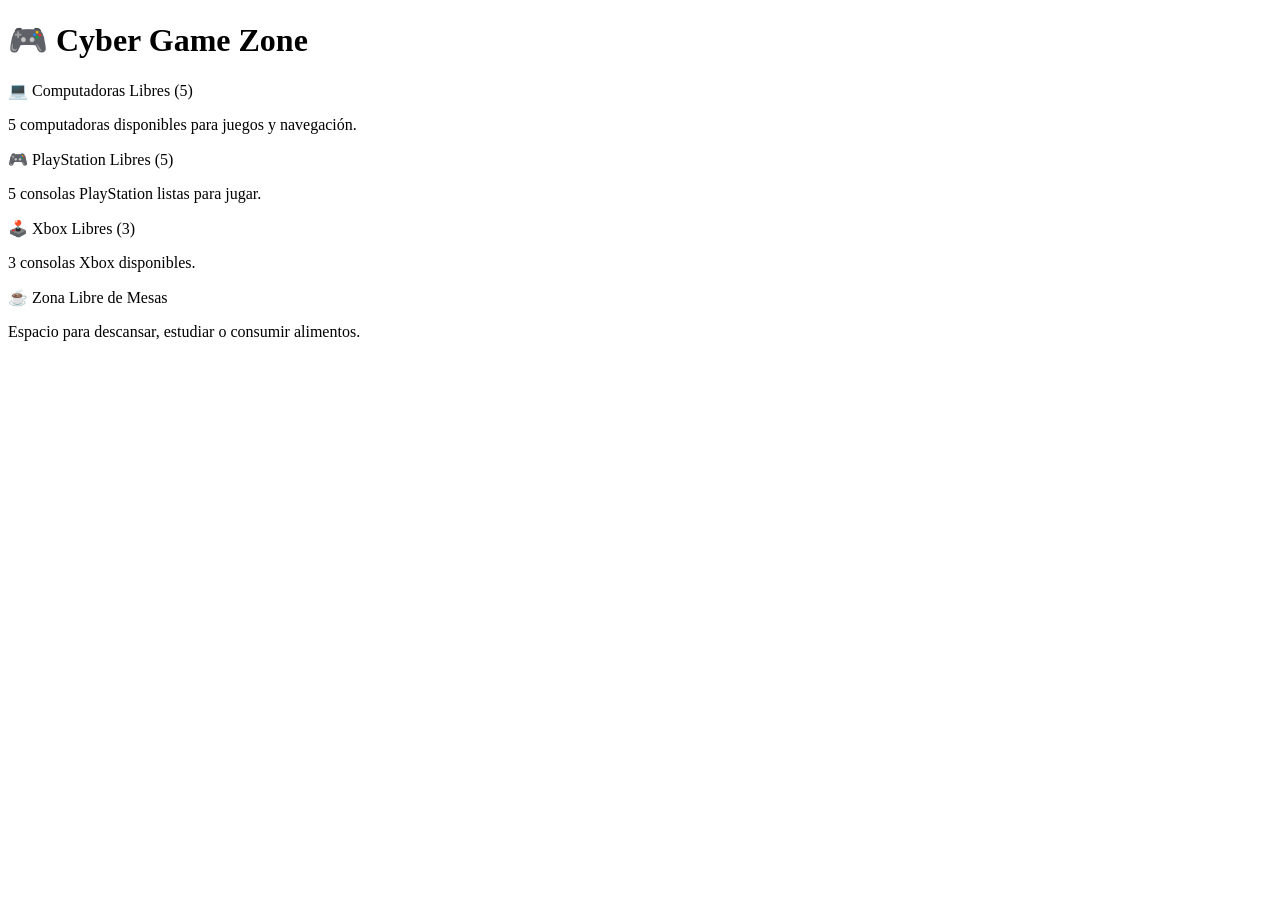
==== cyber_cafe/index.html @ 20c2598e "Add structure" ====
<!DOCTYPE html>
<html lang="es">
<head>
    <meta charset="UTF-8">
    <meta name="viewport" content="width=device-width, initial-scale=1.0">
    <title>Cyber Game Zone</title>

    <link rel="stylesheet" href="styles.css">

    <script src="https://code.jquery.com/jquery-3.7.1.min.js"></script>
</head>
<body>

    <div class="contenedor">

        <h1 id="titulo">🎮 Cyber Game Zone</h1>

        <div class="card-btn" data-tema="pc">
            💻 Computadoras Libres (5)
        </div>

        <div class="card-info">
            <p>5 computadoras disponibles para juegos y navegación.</p>
        </div>

        <div class="card-btn" data-tema="ps">
            🎮 PlayStation Libres (5)
        </div>

        <div class="card-info">
            <p>5 consolas PlayStation listas para jugar.</p>
        </div>

        <div class="card-btn" data-tema="xbox">
            🕹️ Xbox Libres (3)
        </div>

        <div class="card-info">
            <p>3 consolas Xbox disponibles.</p>
        </div>

        <div class="card-btn" data-tema="cafe">
            ☕ Zona Libre de Mesas
        </div>

        <div class="card-info">
            <p>Espacio para descansar, estudiar o consumir alimentos.</p>
        </div>

    </div>

    <script src="script.js"></script>

</body>
</html>
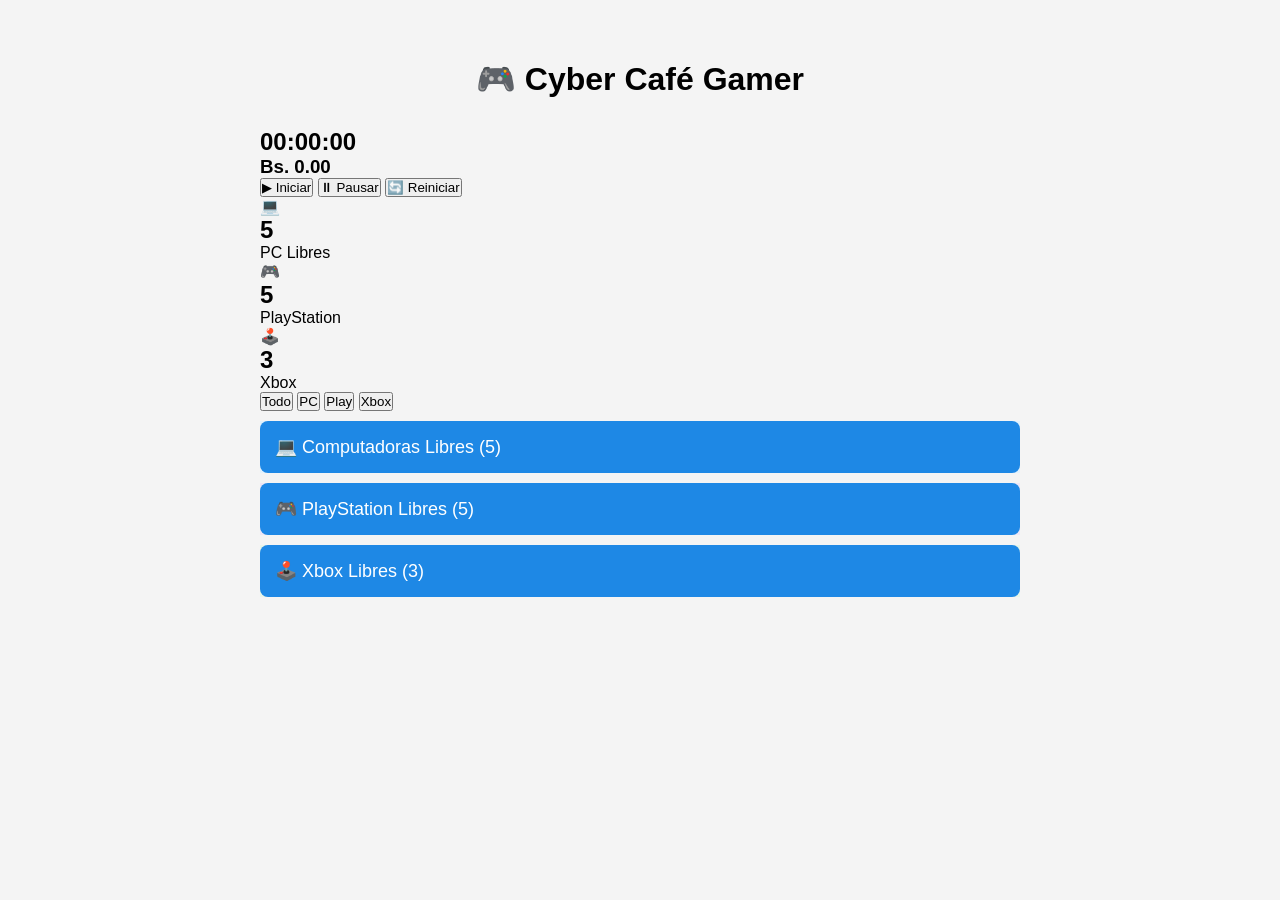
==== commit 93e6e62f: "version 1.1" ====
--- a/cyber_cafe/index.html
+++ b/cyber_cafe/index.html
@@ -3,48 +3,152 @@
 <head>
     <meta charset="UTF-8">
     <meta name="viewport" content="width=device-width, initial-scale=1.0">
-    <title>Cyber Game Zone</title>
+    <title>Cyber Café Gamer</title>
 
+    <!-- CSS -->
     <link rel="stylesheet" href="styles.css">
 
+    <!-- jQuery requerido por la práctica -->
     <script src="https://code.jquery.com/jquery-3.7.1.min.js"></script>
 </head>
 <body>
 
     <div class="contenedor">
 
-        <h1 id="titulo">🎮 Cyber Game Zone</h1>
+        <h1>🎮 Cyber Café Gamer</h1>
 
-        <div class="card-btn" data-tema="pc">
-            💻 Computadoras Libres (5)
+        <!-- Temporizador -->
+        <div class="timer-box">
+
+            <h2 id="tiempo">00:00:00</h2>
+
+            <h3 id="costo">
+                Bs. 0.00
+            </h3>
+
+            <button id="iniciar">
+                ▶ Iniciar
+            </button>
+
+            <button id="pausar">
+                ⏸ Pausar
+            </button>
+
+            <button id="reiniciar">
+                🔄 Reiniciar
+            </button>
+
         </div>
 
-        <div class="card-info">
-            <p>5 computadoras disponibles para juegos y navegación.</p>
+        <!-- Contadores -->
+        <div class="contadores">
+
+            <div class="contador">
+                <span>💻</span>
+                <h2>5</h2>
+                <p>PC Libres</p>
+            </div>
+
+            <div class="contador">
+                <span>🎮</span>
+                <h2>5</h2>
+                <p>PlayStation</p>
+            </div>
+
+            <div class="contador">
+                <span>🕹️</span>
+                <h2>3</h2>
+                <p>Xbox</p>
+            </div>
+
         </div>
 
-        <div class="card-btn" data-tema="ps">
-            🎮 PlayStation Libres (5)
+        <!-- Filtros -->
+        <div class="filtros">
+
+            <button class="filtro" data-filter="all">
+                Todo
+            </button>
+
+            <button class="filtro" data-filter="pc">
+                PC
+            </button>
+
+            <button class="filtro" data-filter="ps">
+                Play
+            </button>
+
+            <button class="filtro" data-filter="xbox">
+                Xbox
+            </button>
+
         </div>
 
-        <div class="card-info">
-            <p>5 consolas PlayStation listas para jugar.</p>
+        <!-- PC -->
+        <div class="servicio categoria pc">
+
+            <div class="card-btn" data-tema="pc">
+                💻 Computadoras Libres (5)
+            </div>
+
+            <div class="card-info">
+
+                <p>
+                    Equipos disponibles para juegos, internet y trabajos académicos.
+                </p>
+
+                <!-- Cambia el link cuando quieras -->
+                <img
+                    src="https://images.unsplash.com/photo-1593305841991-05c297ba4575?w=1000"
+                    class="imagen-servicio"
+                    alt="PC Gamer">
+
+            </div>
+
         </div>
 
-        <div class="card-btn" data-tema="xbox">
-            🕹️ Xbox Libres (3)
+        <!-- PLAY -->
+        <div class="servicio categoria ps">
+
+            <div class="card-btn" data-tema="ps">
+                🎮 PlayStation Libres (5)
+            </div>
+
+            <div class="card-info">
+
+                <p>
+                    Consolas PlayStation disponibles con pantalla y mandos.
+                </p>
+
+                <img
+                    src="https://images.unsplash.com/photo-1606813907291-d86efa9b94db?w=1000"
+                    class="imagen-servicio"
+                    alt="PlayStation">
+
+            </div>
+
         </div>
 
-        <div class="card-info">
-            <p>3 consolas Xbox disponibles.</p>
-        </div>
+        <!-- XBOX -->
+        <div class="servicio categoria xbox">
 
-        <div class="card-btn" data-tema="cafe">
-            ☕ Zona Libre de Mesas
-        </div>
+            <div class="card-btn" data-tema="xbox">
+                🕹️ Xbox Libres (3)
+            </div>
 
-        <div class="card-info">
-            <p>Espacio para descansar, estudiar o consumir alimentos.</p>
+            <div class="card-info">
+
+                <p>
+                    Consolas Xbox listas para jugar.
+                </p>
+
+                <img
+                    src="https://images.unsplash.com/photo-1621259182978-fbf93132d53d?w=1000"
+                    class="imagen-servicio"
+                    alt="Xbox">
+
+            </div>
+
         </div>
 
     </div>
--- a/cyber_cafe/styles.css
+++ b/cyber_cafe/styles.css
@@ -0,0 +1,62 @@
+*{
+    margin:0;
+    padding:0;
+    box-sizing:border-box;
+    font-family:Arial, sans-serif;
+}
+
+body{
+    background:#f4f4f4;
+    transition:0.4s;
+}
+
+.contenedor{
+    max-width:800px;
+    margin:40px auto;
+    padding:20px;
+}
+
+h1{
+    text-align:center;
+    margin-bottom:30px;
+}
+
+.card-btn{
+    background:#1e88e5;
+    color:white;
+    padding:15px;
+    margin-top:10px;
+    border-radius:8px;
+    cursor:pointer;
+    font-size:18px;
+}
+
+.card-btn:hover{
+    background:#1565c0;
+}
+
+.card-info{
+    display:none;
+    background:white;
+    padding:15px;
+    border:1px solid #ddd;
+    border-radius:0 0 8px 8px;
+}
+
+/* Temas */
+
+.pc{
+    background:#e3f2fd;
+}
+
+.ps{
+    background:#ede7f6;
+}
+
+.xbox{
+    background:#e8f5e9;
+}
+
+.cafe{
+    background:#fff3e0;
+}
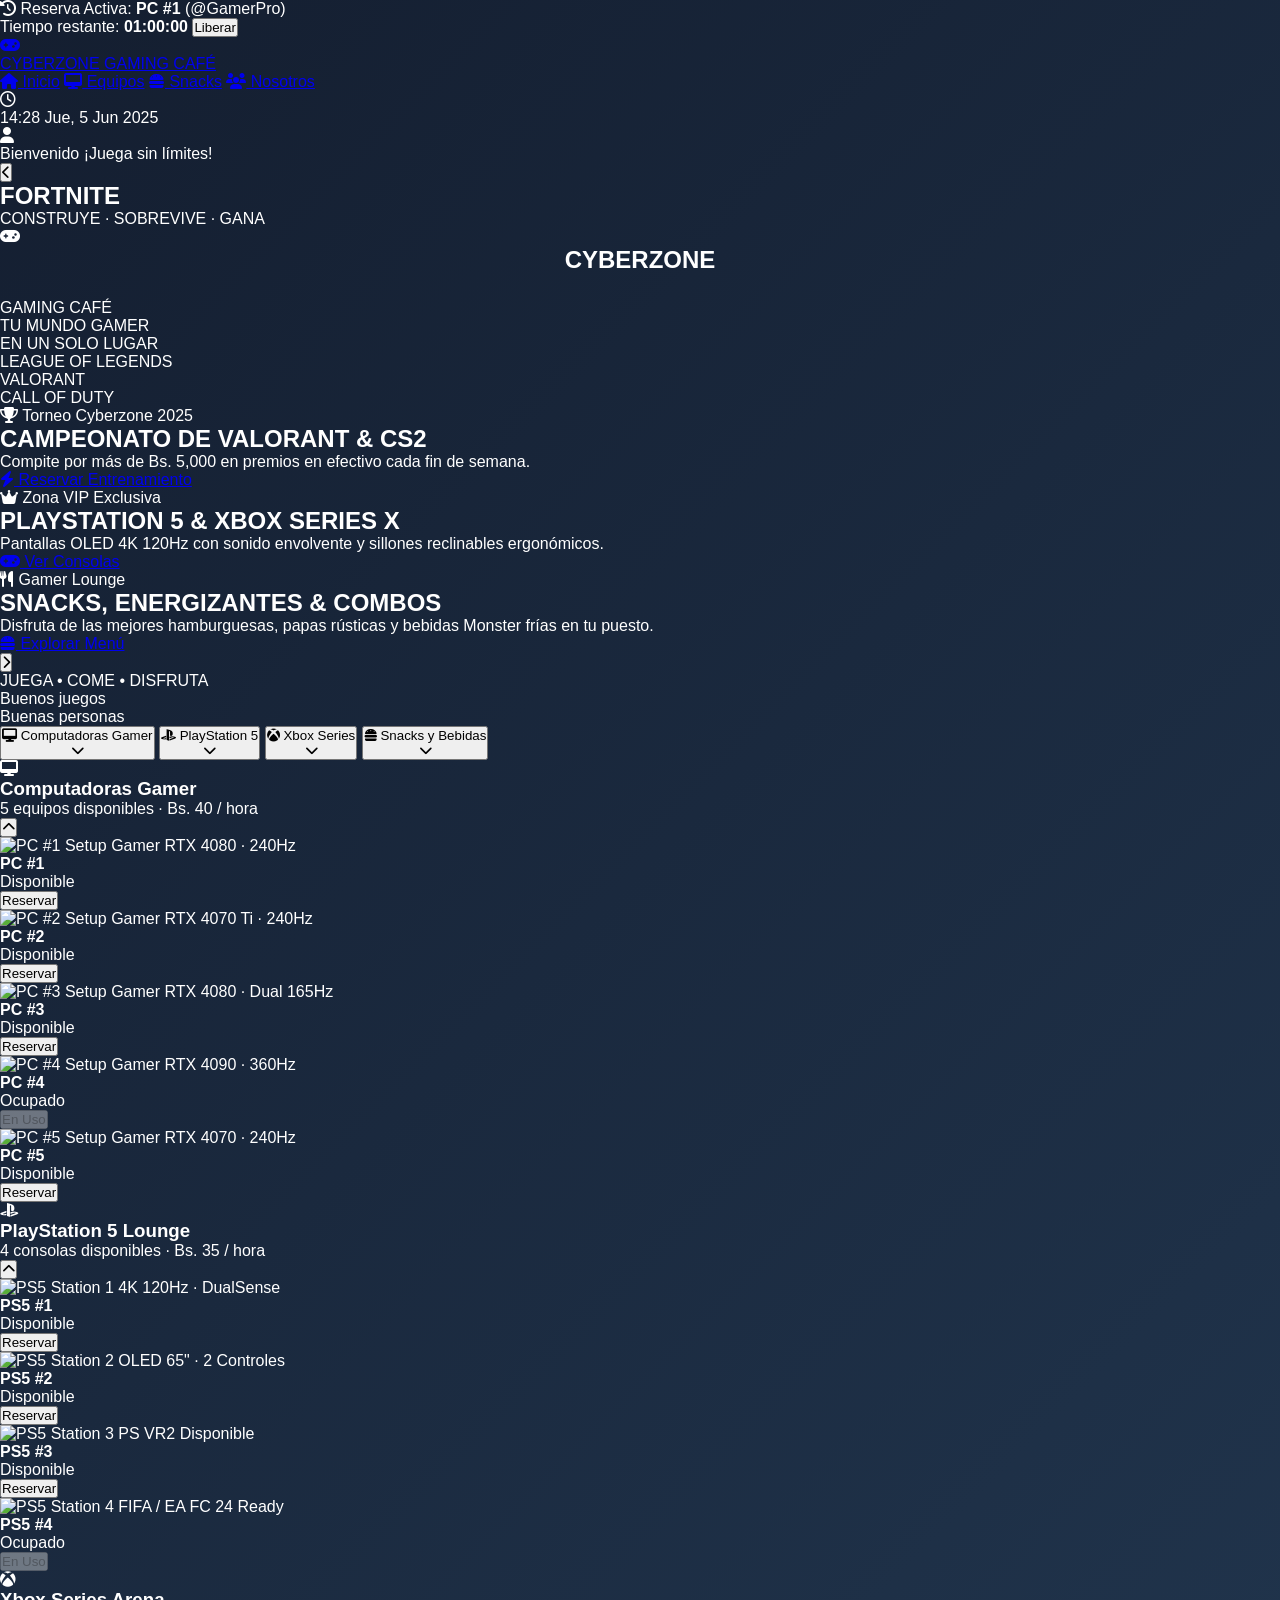
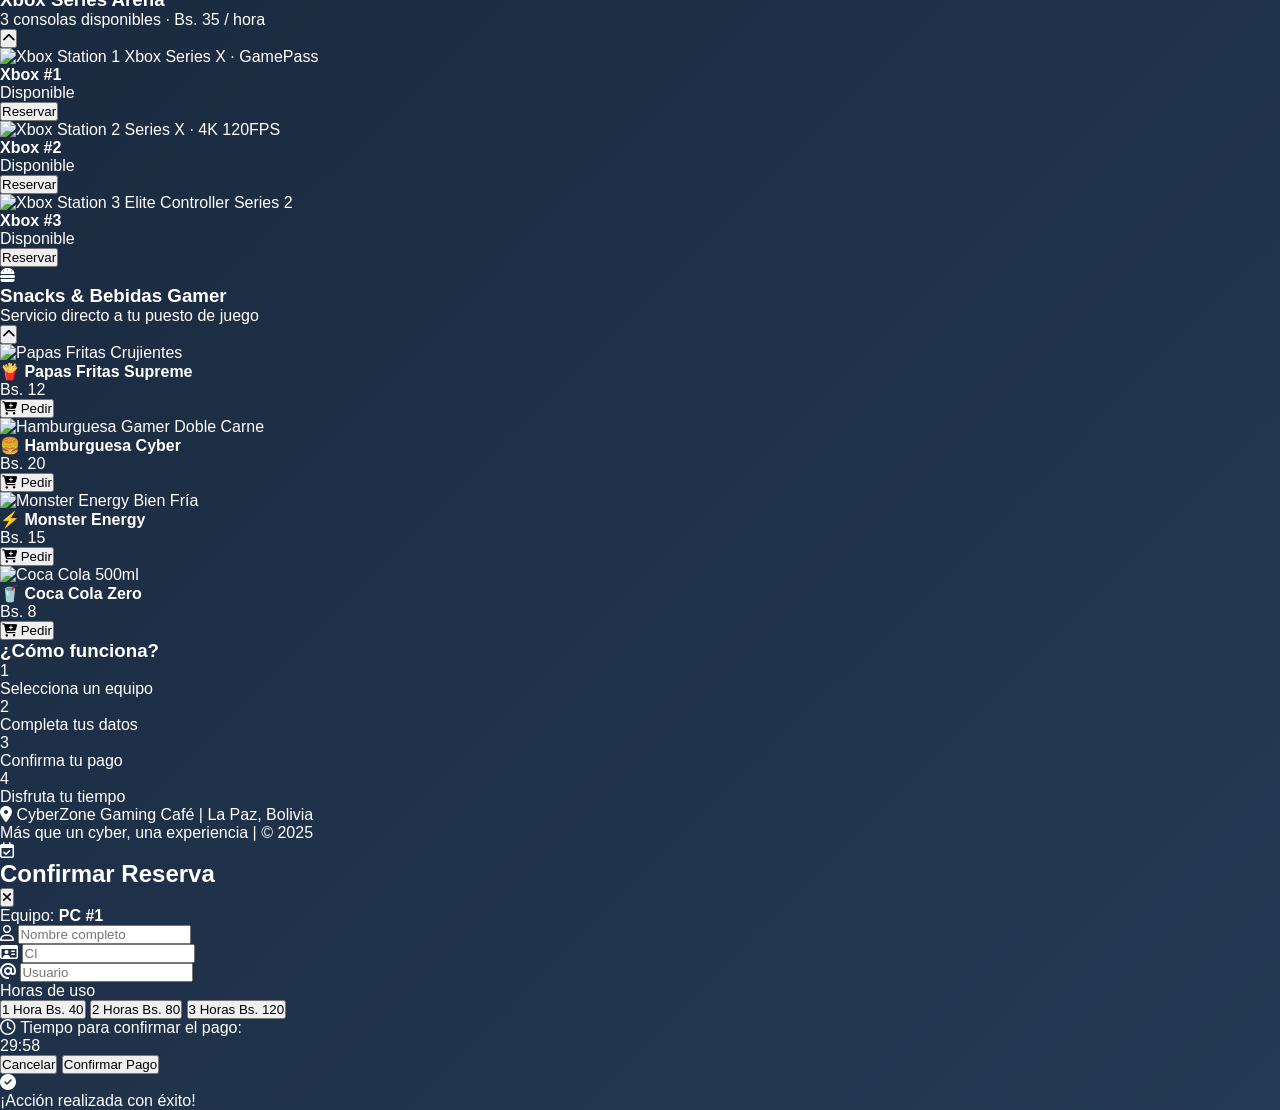
==== commit b7a44d03: "version 1.2" ====
--- a/cyber_cafe/index.html
+++ b/cyber_cafe/index.html
@@ -1,159 +1,754 @@
 <!DOCTYPE html>
 <html lang="es">
+
 <head>
     <meta charset="UTF-8">
     <meta name="viewport" content="width=device-width, initial-scale=1.0">
-    <title>Cyber Café Gamer</title>
-
-    <!-- CSS -->
+    <title>CYBERZONE Gaming Café - Tu Mundo Gamer en un Solo Lugar</title>
+
+    <!-- Google Fonts: Outfit & Caveat (Handwritten) -->
+    <link rel="preconnect" href="https://fonts.googleapis.com">
+    <link rel="preconnect" href="https://fonts.gstatic.com" crossorigin>
+    <link href="https://fonts.googleapis.com/css2?family=Caveat:wght@600;700&family=Outfit:wght@300;400;500;600;700;800;900&display=swap" rel="stylesheet">
+
+    <!-- Font Awesome 6 Icons -->
+    <link rel="stylesheet" href="https://cdnjs.cloudflare.com/ajax/libs/font-awesome/6.5.1/css/all.min.css">
+
+    <!-- Stylesheet -->
     <link rel="stylesheet" href="styles.css">
 
-    <!-- jQuery requerido por la práctica -->
+    <!-- jQuery 3.7.1 -->
     <script src="https://code.jquery.com/jquery-3.7.1.min.js"></script>
 </head>
-<body>
-
-    <div class="contenedor">
-
-        <h1>🎮 Cyber Café Gamer</h1>
-
-        <!-- Temporizador -->
-        <div class="timer-box">
-
-            <h2 id="tiempo">00:00:00</h2>
-
-            <h3 id="costo">
-                Bs. 0.00
-            </h3>
-
-            <button id="iniciar">
-                ▶ Iniciar
-            </button>
-
-            <button id="pausar">
-                ⏸ Pausar
-            </button>
-
-            <button id="reiniciar">
-                🔄 Reiniciar
-            </button>
-
+
+<body class="theme-pc">
+
+    <!-- DYNAMIC BACKGROUND LAYERS (Smooth transitions between categories) -->
+    <div class="bg-layer bg-pc active"></div>
+    <div class="bg-layer bg-ps5"></div>
+    <div class="bg-layer bg-xbox"></div>
+    <div class="bg-layer bg-snacks"></div>
+    <div class="bg-overlay"></div>
+    <div class="ambient-glow"></div>
+
+    <!-- NOTIFICACIÓN DE RESERVA ACTIVA (BARRA SUPERIOR) -->
+    <div id="reservaActiva" class="reserva-activa">
+        <div class="reserva-info">
+            <span class="pulse-indicator"></span>
+            <i class="fa-solid fa-clock-rotate-left"></i>
+            <span>Reserva Activa: <strong id="equipoReservado">PC #1</strong> (<span id="usuarioReservado">@GamerPro</span>)</span>
         </div>
-
-        <!-- Contadores -->
-        <div class="contadores">
-
-            <div class="contador">
-                <span>💻</span>
-                <h2>5</h2>
-                <p>PC Libres</p>
-            </div>
-
-            <div class="contador">
-                <span>🎮</span>
-                <h2>5</h2>
-                <p>PlayStation</p>
-            </div>
-
-            <div class="contador">
-                <span>🕹️</span>
-                <h2>3</h2>
-                <p>Xbox</p>
-            </div>
-
+        <div class="reserva-timer-box">
+            <span>Tiempo restante:</span>
+            <strong id="tiempoReserva">01:00:00</strong>
+            <button id="btnFinalizarReserva" class="btn-cancel-reserva" title="Liberar puesto">Liberar</button>
         </div>
-
-        <!-- Filtros -->
-        <div class="filtros">
-
-            <button class="filtro" data-filter="all">
-                Todo
-            </button>
-
-            <button class="filtro" data-filter="pc">
-                PC
-            </button>
-
-            <button class="filtro" data-filter="ps">
-                Play
-            </button>
-
-            <button class="filtro" data-filter="xbox">
-                Xbox
-            </button>
-
+    </div>
+
+    <!-- HEADER PRINCIPAL -->
+    <header class="main-header">
+        <div class="header-left">
+            <a href="#" class="brand-logo">
+                <div class="logo-icon-wrap">
+                    <i class="fa-solid fa-gamepad logo-icon"></i>
+                </div>
+                <div class="brand-text">
+                    <span class="brand-title">CYBERZONE</span>
+                    <span class="brand-sub">GAMING CAFÉ</span>
+                </div>
+            </a>
         </div>
 
-        <!-- PC -->
-        <div class="servicio categoria pc">
-
-            <div class="card-btn" data-tema="pc">
-                💻 Computadoras Libres (5)
-            </div>
-
-            <div class="card-info">
-
-                <p>
-                    Equipos disponibles para juegos, internet y trabajos académicos.
-                </p>
-
-                <!-- Cambia el link cuando quieras -->
-                <img
-                    src="https://images.unsplash.com/photo-1593305841991-05c297ba4575?w=1000"
-                    class="imagen-servicio"
-                    alt="PC Gamer">
-
-            </div>
-
+        <nav class="header-nav">
+            <a href="#inicio" class="nav-item active"><i class="fa-solid fa-house"></i> Inicio</a>
+            <a href="#equipos" class="nav-item"><i class="fa-solid fa-desktop"></i> Equipos</a>
+            <a href="#snacks" class="nav-item"><i class="fa-solid fa-burger"></i> Snacks</a>
+            <a href="#nosotros" class="nav-item"><i class="fa-solid fa-users"></i> Nosotros</a>
+        </nav>
+
+        <div class="header-right">
+            <!-- Reloj en vivo dinámico -->
+            <div class="clock-widget">
+                <i class="fa-regular fa-clock clock-icon"></i>
+                <div class="clock-details">
+                    <span id="liveTime" class="clock-time">14:28</span>
+                    <span id="liveDate" class="clock-date">Jue, 5 Jun 2025</span>
+                </div>
+            </div>
+
+            <!-- Perfil de usuario -->
+            <div class="user-badge">
+                <div class="user-avatar">
+                    <i class="fa-solid fa-user"></i>
+                </div>
+                <div class="user-info">
+                    <span class="user-greeting">Bienvenido</span>
+                    <span class="user-status">¡Juega sin límites!</span>
+                </div>
+            </div>
         </div>
-
-        <!-- PLAY -->
-        <div class="servicio categoria ps">
-
-            <div class="card-btn" data-tema="ps">
-                🎮 PlayStation Libres (5)
-            </div>
-
-            <div class="card-info">
-
-                <p>
-                    Consolas PlayStation disponibles con pantalla y mandos.
-                </p>
-
-                <img
-                    src="https://images.unsplash.com/photo-1606813907291-d86efa9b94db?w=1000"
-                    class="imagen-servicio"
-                    alt="PlayStation">
-
-            </div>
-
+    </header>
+
+    <!-- CONTENEDOR PRINCIPAL -->
+    <main class="main-content" id="inicio">
+
+        <!-- HERO SECTION / BANNER CAROUSEL -->
+        <section class="hero-section">
+            <div class="carousel-container">
+                <button class="carousel-btn prev-btn" id="prevSlide" aria-label="Slide anterior">
+                    <i class="fa-solid fa-chevron-left"></i>
+                </button>
+
+                <div class="carousel-track-wrapper">
+                    <div class="carousel-track" id="carouselTrack">
+
+                        <!-- SLIDE 1: IDENTICO A LA IMAGEN (Fortnite, Cyberzone Gaming Café, LoL, Valorant, CoD) -->
+                        <div class="carousel-slide active">
+                            <div class="banner-gaming-grid">
+                                <!-- Columna Fortnite -->
+                                <div class="banner-item item-fortnite">
+                                    <div class="banner-fortnite-content">
+                                        <h2 class="game-logo-fortnite">FORTNITE</h2>
+                                        <p class="game-tag-sub">CONSTRUYE · SOBREVIVE · GANA</p>
+                                    </div>
+                                </div>
+
+                                <!-- Columna Centro Cyberzone -->
+                                <div class="banner-item item-center-hub">
+                                    <div class="cyberzone-hero-brand">
+                                        <i class="fa-solid fa-gamepad center-gamepad"></i>
+                                        <h1 class="center-title">CYBERZONE</h1>
+                                        <span class="center-sub">GAMING CAFÉ</span>
+                                        <p class="center-slogan">TU MUNDO GAMER<br>EN UN SOLO LUGAR</p>
+                                    </div>
+                                </div>
+
+                                <!-- Columna League of Legends -->
+                                <div class="banner-item item-lol">
+                                    <div class="badge-overlay">
+                                        <span class="game-badge-text lol-title">LEAGUE OF LEGENDS</span>
+                                    </div>
+                                </div>
+
+                                <!-- Columna Valorant -->
+                                <div class="banner-item item-valorant">
+                                    <div class="badge-overlay">
+                                        <span class="game-badge-text valorant-title">VALORANT</span>
+                                    </div>
+                                </div>
+
+                                <!-- Columna Call of Duty -->
+                                <div class="banner-item item-cod">
+                                    <div class="badge-overlay">
+                                        <span class="game-badge-text cod-title">CALL OF DUTY</span>
+                                    </div>
+                                </div>
+                            </div>
+                        </div>
+
+                        <!-- SLIDE 2: TORNEOS & COMPETENCIAS -->
+                        <div class="carousel-slide">
+                            <div class="banner-single-hero banner-tournaments">
+                                <div class="hero-overlay-content">
+                                    <span class="hero-pill-tag"><i class="fa-solid fa-trophy"></i> Torneo Cyberzone 2025</span>
+                                    <h2>CAMPEONATO DE VALORANT & CS2</h2>
+                                    <p>Compite por más de Bs. 5,000 en premios en efectivo cada fin de semana.</p>
+                                    <a href="#equipos" class="hero-cta-btn"><i class="fa-solid fa-bolt"></i> Reservar Entrenamiento</a>
+                                </div>
+                            </div>
+                        </div>
+
+                        <!-- SLIDE 3: VIP LOUNGE & CONSOLAS PS5 / XBOX -->
+                        <div class="carousel-slide">
+                            <div class="banner-single-hero banner-consoles">
+                                <div class="hero-overlay-content">
+                                    <span class="hero-pill-tag"><i class="fa-solid fa-crown"></i> Zona VIP Exclusiva</span>
+                                    <h2>PLAYSTATION 5 & XBOX SERIES X</h2>
+                                    <p>Pantallas OLED 4K 120Hz con sonido envolvente y sillones reclinables ergonómicos.</p>
+                                    <a href="#equipos" class="hero-cta-btn"><i class="fa-solid fa-gamepad"></i> Ver Consolas</a>
+                                </div>
+                            </div>
+                        </div>
+
+                        <!-- SLIDE 4: CAFÉ & SNACKS -->
+                        <div class="carousel-slide">
+                            <div class="banner-single-hero banner-lounge">
+                                <div class="hero-overlay-content">
+                                    <span class="hero-pill-tag"><i class="fa-solid fa-utensils"></i> Gamer Lounge</span>
+                                    <h2>SNACKS, ENERGIZANTES & COMBOS</h2>
+                                    <p>Disfruta de las mejores hamburguesas, papas rústicas y bebidas Monster frías en tu puesto.</p>
+                                    <a href="#snacks" class="hero-cta-btn"><i class="fa-solid fa-burger"></i> Explorar Menú</a>
+                                </div>
+                            </div>
+                        </div>
+
+                    </div>
+                </div>
+
+                <button class="carousel-btn next-btn" id="nextSlide" aria-label="Slide siguiente">
+                    <i class="fa-solid fa-chevron-right"></i>
+                </button>
+
+                <!-- Paginación de puntos (Dots) -->
+                <div class="carousel-indicators" id="carouselIndicators">
+                    <span class="dot active" data-index="0"></span>
+                    <span class="dot" data-index="1"></span>
+                    <span class="dot" data-index="2"></span>
+                    <span class="dot" data-index="3"></span>
+                </div>
+            </div>
+
+            <!-- SUB-HERO SLOGAN & TEXTO MANUSCRITO -->
+            <div class="sub-hero-bar">
+                <div class="center-tagline">
+                    <span>JUEGA</span>
+                    <span class="bullet">•</span>
+                    <span>COME</span>
+                    <span class="bullet">•</span>
+                    <span>DISFRUTA</span>
+                </div>
+                <div class="handwritten-accent">
+                    Buenos juegos<br>Buenas personas
+                </div>
+            </div>
+        </section>
+
+        <!-- BOTONES SELECTORES DE CATEGORÍA (CAMBIAN EL FONDO Y LAS TARJETAS) -->
+        <section class="category-selectors-section" id="equipos">
+            <div class="category-nav-grid">
+
+                <!-- 1. Computadoras Gamer (Blue) -->
+                <button class="cat-btn cat-pc active" data-category="pc">
+                    <div class="cat-btn-content">
+                        <i class="fa-solid fa-desktop cat-icon"></i>
+                        <span class="cat-name">Computadoras Gamer</span>
+                    </div>
+                    <i class="fa-solid fa-chevron-down cat-arrow"></i>
+                </button>
+
+                <!-- 2. PlayStation 5 (Purple) -->
+                <button class="cat-btn cat-ps5" data-category="ps5">
+                    <div class="cat-btn-content">
+                        <i class="fa-brands fa-playstation cat-icon"></i>
+                        <span class="cat-name">PlayStation 5</span>
+                    </div>
+                    <i class="fa-solid fa-chevron-down cat-arrow"></i>
+                </button>
+
+                <!-- 3. Xbox Series (Green) -->
+                <button class="cat-btn cat-xbox" data-category="xbox">
+                    <div class="cat-btn-content">
+                        <i class="fa-brands fa-xbox cat-icon"></i>
+                        <span class="cat-name">Xbox Series</span>
+                    </div>
+                    <i class="fa-solid fa-chevron-down cat-arrow"></i>
+                </button>
+
+                <!-- 4. Snacks y Bebidas (Amber/Orange) -->
+                <button class="cat-btn cat-snacks" data-category="snacks">
+                    <div class="cat-btn-content">
+                        <i class="fa-solid fa-burger cat-icon"></i>
+                        <span class="cat-name">Snacks y Bebidas</span>
+                    </div>
+                    <i class="fa-solid fa-chevron-down cat-arrow"></i>
+                </button>
+
+            </div>
+        </section>
+
+        <!-- PANELES DE CONTENIDO / EQUIPOS -->
+        <section class="panels-container">
+
+            <!-- PANEL 1: COMPUTADORAS GAMER -->
+            <div class="category-panel active" id="panel-pc">
+                <div class="panel-header">
+                    <div class="panel-header-left">
+                        <div class="panel-icon-badge">
+                            <i class="fa-solid fa-desktop"></i>
+                        </div>
+                        <div class="panel-header-text">
+                            <h3 class="panel-title">Computadoras Gamer</h3>
+                            <p class="panel-meta">5 equipos disponibles · Bs. 40 / hora</p>
+                        </div>
+                    </div>
+                    <button class="panel-toggle-btn" aria-label="Contraer/Expandir panel">
+                        <i class="fa-solid fa-chevron-up toggle-chevron"></i>
+                    </button>
+                </div>
+
+                <div class="cards-grid">
+                    <!-- PC #1 -->
+                    <div class="equipment-card" data-station="PC #1">
+                        <div class="card-media">
+                            <img src="https://images.unsplash.com/photo-1587202372775-e229f172b9d7?auto=format&fit=crop&w=500&q=80" alt="PC #1 Setup Gamer">
+                            <span class="badge-spec">RTX 4080 · 240Hz</span>
+                        </div>
+                        <div class="card-body">
+                            <h4 class="card-name">PC #1</h4>
+                            <div class="card-status status-available">
+                                <span class="status-dot"></span>
+                                <span>Disponible</span>
+                            </div>
+                            <button class="btn-reservar" data-equipo="PC #1" data-tipo="Computadoras Gamer" data-tarifa="40">
+                                Reservar
+                            </button>
+                        </div>
+                    </div>
+
+                    <!-- PC #2 -->
+                    <div class="equipment-card" data-station="PC #2">
+                        <div class="card-media">
+                            <img src="https://images.unsplash.com/photo-1593640408182-31c70c8268f5?auto=format&fit=crop&w=500&q=80" alt="PC #2 Setup Gamer">
+                            <span class="badge-spec">RTX 4070 Ti · 240Hz</span>
+                        </div>
+                        <div class="card-body">
+                            <h4 class="card-name">PC #2</h4>
+                            <div class="card-status status-available">
+                                <span class="status-dot"></span>
+                                <span>Disponible</span>
+                            </div>
+                            <button class="btn-reservar" data-equipo="PC #2" data-tipo="Computadoras Gamer" data-tarifa="40">
+                                Reservar
+                            </button>
+                        </div>
+                    </div>
+
+                    <!-- PC #3 -->
+                    <div class="equipment-card" data-station="PC #3">
+                        <div class="card-media">
+                            <img src="https://images.unsplash.com/photo-1587202372634-32705e3bf49c?auto=format&fit=crop&w=500&q=80" alt="PC #3 Setup Gamer">
+                            <span class="badge-spec">RTX 4080 · Dual 165Hz</span>
+                        </div>
+                        <div class="card-body">
+                            <h4 class="card-name">PC #3</h4>
+                            <div class="card-status status-available">
+                                <span class="status-dot"></span>
+                                <span>Disponible</span>
+                            </div>
+                            <button class="btn-reservar" data-equipo="PC #3" data-tipo="Computadoras Gamer" data-tarifa="40">
+                                Reservar
+                            </button>
+                        </div>
+                    </div>
+
+                    <!-- PC #4 -->
+                    <div class="equipment-card" data-station="PC #4">
+                        <div class="card-media">
+                            <img src="https://images.unsplash.com/photo-1550745165-9bc0b252726f?auto=format&fit=crop&w=500&q=80" alt="PC #4 Setup Gamer">
+                            <span class="badge-spec">RTX 4090 · 360Hz</span>
+                        </div>
+                        <div class="card-body">
+                            <h4 class="card-name">PC #4</h4>
+                            <div class="card-status status-occupied">
+                                <span class="status-dot"></span>
+                                <span>Ocupado</span>
+                            </div>
+                            <button class="btn-reservar btn-disabled" disabled>
+                                En Uso
+                            </button>
+                        </div>
+                    </div>
+
+                    <!-- PC #5 -->
+                    <div class="equipment-card" data-station="PC #5">
+                        <div class="card-media">
+                            <img src="https://images.unsplash.com/photo-1526738549149-8e07eca6c147?auto=format&fit=crop&w=500&q=80" alt="PC #5 Setup Gamer">
+                            <span class="badge-spec">RTX 4070 · 240Hz</span>
+                        </div>
+                        <div class="card-body">
+                            <h4 class="card-name">PC #5</h4>
+                            <div class="card-status status-available">
+                                <span class="status-dot"></span>
+                                <span>Disponible</span>
+                            </div>
+                            <button class="btn-reservar" data-equipo="PC #5" data-tipo="Computadoras Gamer" data-tarifa="40">
+                                Reservar
+                            </button>
+                        </div>
+                    </div>
+                </div>
+            </div>
+
+            <!-- PANEL 2: PLAYSTATION 5 -->
+            <div class="category-panel" id="panel-ps5">
+                <div class="panel-header">
+                    <div class="panel-header-left">
+                        <div class="panel-icon-badge">
+                            <i class="fa-brands fa-playstation"></i>
+                        </div>
+                        <div class="panel-header-text">
+                            <h3 class="panel-title">PlayStation 5 Lounge</h3>
+                            <p class="panel-meta">4 consolas disponibles · Bs. 35 / hora</p>
+                        </div>
+                    </div>
+                    <button class="panel-toggle-btn" aria-label="Contraer/Expandir panel">
+                        <i class="fa-solid fa-chevron-up toggle-chevron"></i>
+                    </button>
+                </div>
+
+                <div class="cards-grid">
+                    <div class="equipment-card" data-station="PS5 #1">
+                        <div class="card-media">
+                            <img src="https://images.unsplash.com/photo-1606813907291-d86efa9b94db?auto=format&fit=crop&w=500&q=80" alt="PS5 Station 1">
+                            <span class="badge-spec">4K 120Hz · DualSense</span>
+                        </div>
+                        <div class="card-body">
+                            <h4 class="card-name">PS5 #1</h4>
+                            <div class="card-status status-available">
+                                <span class="status-dot"></span>
+                                <span>Disponible</span>
+                            </div>
+                            <button class="btn-reservar" data-equipo="PS5 #1" data-tipo="PlayStation 5" data-tarifa="35">
+                                Reservar
+                            </button>
+                        </div>
+                    </div>
+
+                    <div class="equipment-card" data-station="PS5 #2">
+                        <div class="card-media">
+                            <img src="https://images.unsplash.com/photo-1607604276583-eef5d076aa5f?auto=format&fit=crop&w=500&q=80" alt="PS5 Station 2">
+                            <span class="badge-spec">OLED 65" · 2 Controles</span>
+                        </div>
+                        <div class="card-body">
+                            <h4 class="card-name">PS5 #2</h4>
+                            <div class="card-status status-available">
+                                <span class="status-dot"></span>
+                                <span>Disponible</span>
+                            </div>
+                            <button class="btn-reservar" data-equipo="PS5 #2" data-tipo="PlayStation 5" data-tarifa="35">
+                                Reservar
+                            </button>
+                        </div>
+                    </div>
+
+                    <div class="equipment-card" data-station="PS5 #3">
+                        <div class="card-media">
+                            <img src="https://images.unsplash.com/photo-1622297845775-5ff3fef71d13?auto=format&fit=crop&w=500&q=80" alt="PS5 Station 3">
+                            <span class="badge-spec">PS VR2 Disponible</span>
+                        </div>
+                        <div class="card-body">
+                            <h4 class="card-name">PS5 #3</h4>
+                            <div class="card-status status-available">
+                                <span class="status-dot"></span>
+                                <span>Disponible</span>
+                            </div>
+                            <button class="btn-reservar" data-equipo="PS5 #3" data-tipo="PlayStation 5" data-tarifa="35">
+                                Reservar
+                            </button>
+                        </div>
+                    </div>
+
+                    <div class="equipment-card" data-station="PS5 #4">
+                        <div class="card-media">
+                            <img src="https://images.unsplash.com/photo-1579373903781-fd5c0c30c4cd?auto=format&fit=crop&w=500&q=80" alt="PS5 Station 4">
+                            <span class="badge-spec">FIFA / EA FC 24 Ready</span>
+                        </div>
+                        <div class="card-body">
+                            <h4 class="card-name">PS5 #4</h4>
+                            <div class="card-status status-occupied">
+                                <span class="status-dot"></span>
+                                <span>Ocupado</span>
+                            </div>
+                            <button class="btn-reservar btn-disabled" disabled>
+                                En Uso
+                            </button>
+                        </div>
+                    </div>
+                </div>
+            </div>
+
+            <!-- PANEL 3: XBOX SERIES -->
+            <div class="category-panel" id="panel-xbox">
+                <div class="panel-header">
+                    <div class="panel-header-left">
+                        <div class="panel-icon-badge">
+                            <i class="fa-brands fa-xbox"></i>
+                        </div>
+                        <div class="panel-header-text">
+                            <h3 class="panel-title">Xbox Series Arena</h3>
+                            <p class="panel-meta">3 consolas disponibles · Bs. 35 / hora</p>
+                        </div>
+                    </div>
+                    <button class="panel-toggle-btn" aria-label="Contraer/Expandir panel">
+                        <i class="fa-solid fa-chevron-up toggle-chevron"></i>
+                    </button>
+                </div>
+
+                <div class="cards-grid">
+                    <div class="equipment-card" data-station="Xbox #1">
+                        <div class="card-media">
+                            <img src="https://images.unsplash.com/photo-1621259182978-fbf93132d53d?auto=format&fit=crop&w=500&q=80" alt="Xbox Station 1">
+                            <span class="badge-spec">Xbox Series X · GamePass</span>
+                        </div>
+                        <div class="card-body">
+                            <h4 class="card-name">Xbox #1</h4>
+                            <div class="card-status status-available">
+                                <span class="status-dot"></span>
+                                <span>Disponible</span>
+                            </div>
+                            <button class="btn-reservar" data-equipo="Xbox #1" data-tipo="Xbox Series" data-tarifa="35">
+                                Reservar
+                            </button>
+                        </div>
+                    </div>
+
+                    <div class="equipment-card" data-station="Xbox #2">
+                        <div class="card-media">
+                            <img src="https://images.unsplash.com/photo-1605901309584-818e25960a8f?auto=format&fit=crop&w=500&q=80" alt="Xbox Station 2">
+                            <span class="badge-spec">Series X · 4K 120FPS</span>
+                        </div>
+                        <div class="card-body">
+                            <h4 class="card-name">Xbox #2</h4>
+                            <div class="card-status status-available">
+                                <span class="status-dot"></span>
+                                <span>Disponible</span>
+                            </div>
+                            <button class="btn-reservar" data-equipo="Xbox #2" data-tipo="Xbox Series" data-tarifa="35">
+                                Reservar
+                            </button>
+                        </div>
+                    </div>
+
+                    <div class="equipment-card" data-station="Xbox #3">
+                        <div class="card-media">
+                            <img src="https://images.unsplash.com/photo-1612287233207-68b3f27f05c4?auto=format&fit=crop&w=500&q=80" alt="Xbox Station 3">
+                            <span class="badge-spec">Elite Controller Series 2</span>
+                        </div>
+                        <div class="card-body">
+                            <h4 class="card-name">Xbox #3</h4>
+                            <div class="card-status status-available">
+                                <span class="status-dot"></span>
+                                <span>Disponible</span>
+                            </div>
+                            <button class="btn-reservar" data-equipo="Xbox #3" data-tipo="Xbox Series" data-tarifa="35">
+                                Reservar
+                            </button>
+                        </div>
+                    </div>
+                </div>
+            </div>
+
+            <!-- PANEL 4: SNACKS Y BEBIDAS -->
+            <div class="category-panel" id="panel-snacks">
+                <div class="panel-header">
+                    <div class="panel-header-left">
+                        <div class="panel-icon-badge">
+                            <i class="fa-solid fa-burger"></i>
+                        </div>
+                        <div class="panel-header-text">
+                            <h3 class="panel-title">Snacks & Bebidas Gamer</h3>
+                            <p class="panel-meta">Servicio directo a tu puesto de juego</p>
+                        </div>
+                    </div>
+                    <button class="panel-toggle-btn" aria-label="Contraer/Expandir panel">
+                        <i class="fa-solid fa-chevron-up toggle-chevron"></i>
+                    </button>
+                </div>
+
+                <div class="cards-grid">
+                    <div class="equipment-card snack-card">
+                        <div class="card-media">
+                            <img src="https://images.unsplash.com/photo-1576107232684-1279f3908594?auto=format&fit=crop&w=500&q=80" alt="Papas Fritas">
+                            <span class="badge-spec">Crujientes</span>
+                        </div>
+                        <div class="card-body">
+                            <h4 class="card-name">🍟 Papas Fritas Supreme</h4>
+                            <div class="snack-price">Bs. 12</div>
+                            <button class="btn-reservar btn-snack" data-item="Papas Fritas Supreme" data-precio="12">
+                                <i class="fa-solid fa-cart-plus"></i> Pedir
+                            </button>
+                        </div>
+                    </div>
+
+                    <div class="equipment-card snack-card">
+                        <div class="card-media">
+                            <img src="https://images.unsplash.com/photo-1568901346375-23c9450c58cd?auto=format&fit=crop&w=500&q=80" alt="Hamburguesa Gamer">
+                            <span class="badge-spec">Doble Carne</span>
+                        </div>
+                        <div class="card-body">
+                            <h4 class="card-name">🍔 Hamburguesa Cyber</h4>
+                            <div class="snack-price">Bs. 20</div>
+                            <button class="btn-reservar btn-snack" data-item="Hamburguesa Cyber" data-precio="20">
+                                <i class="fa-solid fa-cart-plus"></i> Pedir
+                            </button>
+                        </div>
+                    </div>
+
+                    <div class="equipment-card snack-card">
+                        <div class="card-media">
+                            <img src="https://images.unsplash.com/photo-1622543925917-763c34d1a86e?auto=format&fit=crop&w=500&q=80" alt="Monster Energy">
+                            <span class="badge-spec">Bien Fría</span>
+                        </div>
+                        <div class="card-body">
+                            <h4 class="card-name">⚡ Monster Energy</h4>
+                            <div class="snack-price">Bs. 15</div>
+                            <button class="btn-reservar btn-snack" data-item="Monster Energy" data-precio="15">
+                                <i class="fa-solid fa-cart-plus"></i> Pedir
+                            </button>
+                        </div>
+                    </div>
+
+                    <div class="equipment-card snack-card">
+                        <div class="card-media">
+                            <img src="https://images.unsplash.com/photo-1622483767028-3f66f32aef97?auto=format&fit=crop&w=500&q=80" alt="Coca Cola">
+                            <span class="badge-spec">500ml</span>
+                        </div>
+                        <div class="card-body">
+                            <h4 class="card-name">🥤 Coca Cola Zero</h4>
+                            <div class="snack-price">Bs. 8</div>
+                            <button class="btn-reservar btn-snack" data-item="Coca Cola Zero" data-precio="8">
+                                <i class="fa-solid fa-cart-plus"></i> Pedir
+                            </button>
+                        </div>
+                    </div>
+                </div>
+            </div>
+
+        </section>
+
+        <!-- GUÍA DE PASOS: ¿CÓMO FUNCIONA? -->
+        <section class="how-it-works-section" id="nosotros">
+            <div class="how-it-works-card">
+                <h3 class="how-title">¿Cómo funciona?</h3>
+                <div class="steps-container">
+                    <div class="step-item step-1 active">
+                        <div class="step-circle">1</div>
+                        <span class="step-text">Selecciona un equipo</span>
+                    </div>
+
+                    <div class="step-divider"></div>
+
+                    <div class="step-item step-2">
+                        <div class="step-circle">2</div>
+                        <span class="step-text">Completa tus datos</span>
+                    </div>
+
+                    <div class="step-divider"></div>
+
+                    <div class="step-item step-3">
+                        <div class="step-circle">3</div>
+                        <span class="step-text">Confirma tu pago</span>
+                    </div>
+
+                    <div class="step-divider"></div>
+
+                    <div class="step-item step-4">
+                        <div class="step-circle">4</div>
+                        <span class="step-text">Disfruta tu tiempo</span>
+                    </div>
+                </div>
+            </div>
+        </section>
+
+    </main>
+
+    <!-- FOOTER INFERIOR -->
+    <footer class="main-footer">
+        <div class="footer-left">
+            <i class="fa-solid fa-location-dot footer-icon"></i>
+            <span>CyberZone Gaming Café</span>
+            <span class="footer-sep">|</span>
+            <span>La Paz, Bolivia</span>
         </div>
-
-        <!-- XBOX -->
-        <div class="servicio categoria xbox">
-
-            <div class="card-btn" data-tema="xbox">
-                🕹️ Xbox Libres (3)
-            </div>
-
-            <div class="card-info">
-
-                <p>
-                    Consolas Xbox listas para jugar.
-                </p>
-
-                <img
-                    src="https://images.unsplash.com/photo-1621259182978-fbf93132d53d?w=1000"
-                    class="imagen-servicio"
-                    alt="Xbox">
-
-            </div>
-
+        <div class="footer-right">
+            <span>Más que un cyber, una experiencia</span>
+            <span class="footer-sep">|</span>
+            <span>© 2025</span>
         </div>
-
+    </footer>
+
+    <!-- MODAL: CONFIRMAR RESERVA (Exactamente idéntico al de la imagen) -->
+    <div id="modalOverlay" class="modal-backdrop">
+        <div class="modal-card">
+            
+            <!-- Cabecera del modal -->
+            <div class="modal-header">
+                <div class="modal-header-title">
+                    <i class="fa-regular fa-calendar-check modal-cal-icon"></i>
+                    <h2>Confirmar Reserva</h2>
+                </div>
+                <button id="btnCerrarModal" class="btn-close-modal" aria-label="Cerrar modal">
+                    <i class="fa-solid fa-xmark"></i>
+                </button>
+            </div>
+
+            <!-- Información del equipo seleccionado -->
+            <div class="modal-station-info">
+                <span>Equipo:</span>
+                <strong id="modalEquipoNombre">PC #1</strong>
+            </div>
+
+            <!-- Formulario de datos -->
+            <div class="modal-form">
+                <div class="input-field-wrap">
+                    <i class="fa-regular fa-user field-icon"></i>
+                    <input type="text" id="inputNombre" placeholder="Nombre completo" autocomplete="name">
+                </div>
+
+                <div class="input-field-wrap">
+                    <i class="fa-regular fa-id-card field-icon"></i>
+                    <input type="text" id="inputCI" placeholder="CI" autocomplete="off">
+                </div>
+
+                <div class="input-field-wrap">
+                    <i class="fa-solid fa-at field-icon"></i>
+                    <input type="text" id="inputUsuario" placeholder="Usuario" autocomplete="username">
+                </div>
+
+                <!-- Selección de horas (Botones interactivos) -->
+                <div class="hours-selector-block">
+                    <label class="hours-label">Horas de uso</label>
+                    <div class="hours-options-row">
+                        <button type="button" class="hour-btn active" data-hours="1">
+                            <span class="hour-qty">1 Hora</span>
+                            <span class="hour-price" id="hourPrice1">Bs. 40</span>
+                        </button>
+
+                        <button type="button" class="hour-btn" data-hours="2">
+                            <span class="hour-qty">2 Horas</span>
+                            <span class="hour-price" id="hourPrice2">Bs. 80</span>
+                        </button>
+
+                        <button type="button" class="hour-btn" data-hours="3">
+                            <span class="hour-qty">3 Horas</span>
+                            <span class="hour-price" id="hourPrice3">Bs. 120</span>
+                        </button>
+                    </div>
+                </div>
+
+                <!-- Banner de temporizador de pago (Caja roja con cuenta regresiva viva) -->
+                <div class="modal-timer-banner">
+                    <div class="timer-banner-header">
+                        <i class="fa-regular fa-clock timer-clock-icon"></i>
+                        <span>Tiempo para confirmar el pago:</span>
+                    </div>
+                    <div class="timer-countdown" id="modalCountdown">29:58</div>
+                </div>
+
+                <!-- Botones de acción -->
+                <div class="modal-actions-row">
+                    <button type="button" id="btnModalCancelar" class="btn-modal-cancel">
+                        Cancelar
+                    </button>
+                    <button type="button" id="btnModalConfirmar" class="btn-modal-confirm">
+                        Confirmar Pago
+                    </button>
+                </div>
+
+            </div>
+
+        </div>
     </div>
 
+    <!-- TOAST NOTIFICATION CONTAINER -->
+    <div id="toastNotification" class="toast-box">
+        <div class="toast-icon"><i class="fa-solid fa-circle-check"></i></div>
+        <div class="toast-message" id="toastMessage">¡Acción realizada con éxito!</div>
+    </div>
+
+    <!-- Script principal -->
     <script src="script.js"></script>
 
 </body>
+
 </html>
--- a/cyber_cafe/styles.css
+++ b/cyber_cafe/styles.css
@@ -1,62 +1,152 @@
+/* configuración general */
+
 *{
     margin:0;
     padding:0;
     box-sizing:border-box;
-    font-family:Arial, sans-serif;
+    font-family:Arial, Helvetica, sans-serif;
 }
 
 body{
-    background:#f4f4f4;
-    transition:0.4s;
+    min-height:100vh;
+    background:linear-gradient(135deg,#141e30,#243b55);
+    color:white;
+    transition:0.5s;
 }
 
 .contenedor{
-    max-width:800px;
-    margin:40px auto;
+    width:90%;
+    max-width:1000px;
+    margin:auto;
     padding:20px;
 }
 
 h1{
     text-align:center;
+    margin-bottom:25px;
+}
+
+/* temporizador */
+
+.timer-box{
+    text-align:center;
     margin-bottom:30px;
 }
 
+#tiempo{
+    font-size:50px;
+    color:#00ffae;
+}
+
+#costo{
+    margin:15px 0;
+    color:#ffe600;
+}
+
+.timer-box button{
+    padding:10px 15px;
+    border:none;
+    border-radius:8px;
+    cursor:pointer;
+    margin:5px;
+}
+
+/* contadores */
+
+.contadores{
+    display:flex;
+    justify-content:center;
+    gap:20px;
+    flex-wrap:wrap;
+    margin-bottom:30px;
+}
+
+.contador{
+    width:180px;
+    background:#1f1f1f;
+    border-radius:10px;
+    text-align:center;
+    padding:20px;
+    box-shadow:0 0 10px rgba(0,255,174,.3);
+}
+
+.contador span{
+    font-size:40px;
+}
+
+.contador h2{
+    color:#00ffae;
+    margin:10px 0;
+}
+
+/* filtros */
+
+.filtros{
+    text-align:center;
+    margin-bottom:20px;
+}
+
+.filtro{
+    padding:10px 15px;
+    margin:5px;
+    border:none;
+    border-radius:8px;
+    cursor:pointer;
+}
+
+/* tarjetas */
+
 .card-btn{
-    background:#1e88e5;
-    color:white;
+    background:#0d6efd;
     padding:15px;
-    margin-top:10px;
-    border-radius:8px;
+    margin-top:15px;
+    border-radius:10px;
     cursor:pointer;
     font-size:18px;
 }
 
 .card-btn:hover{
-    background:#1565c0;
+    background:#0a58ca;
 }
 
 .card-info{
     display:none;
     background:white;
+    color:black;
     padding:15px;
-    border:1px solid #ddd;
-    border-radius:0 0 8px 8px;
+    border-radius:0 0 10px 10px;
 }
 
-/* Temas */
+/* imagenes */
+
+.imagen-servicio{
+    width:100%;
+    margin-top:15px;
+    border-radius:10px;
+}
+
+/* temas */
 
 .pc{
-    background:#e3f2fd;
+    transition:0.5s;
 }
 
 .ps{
-    background:#ede7f6;
+    transition:0.5s;
 }
 
 .xbox{
-    background:#e8f5e9;
+    transition:0.5s;
 }
 
-.cafe{
-    background:#fff3e0;
+.tema-pc{
+    background:linear-gradient(135deg,#134e5e,#71b280);
 }
+
+.tema-ps{
+    background:linear-gradient(135deg,#1e3c72,#2a5298);
+}
+
+.tema-xbox{
+    background:linear-gradient(135deg,#134e5e,#0ba360);
+}
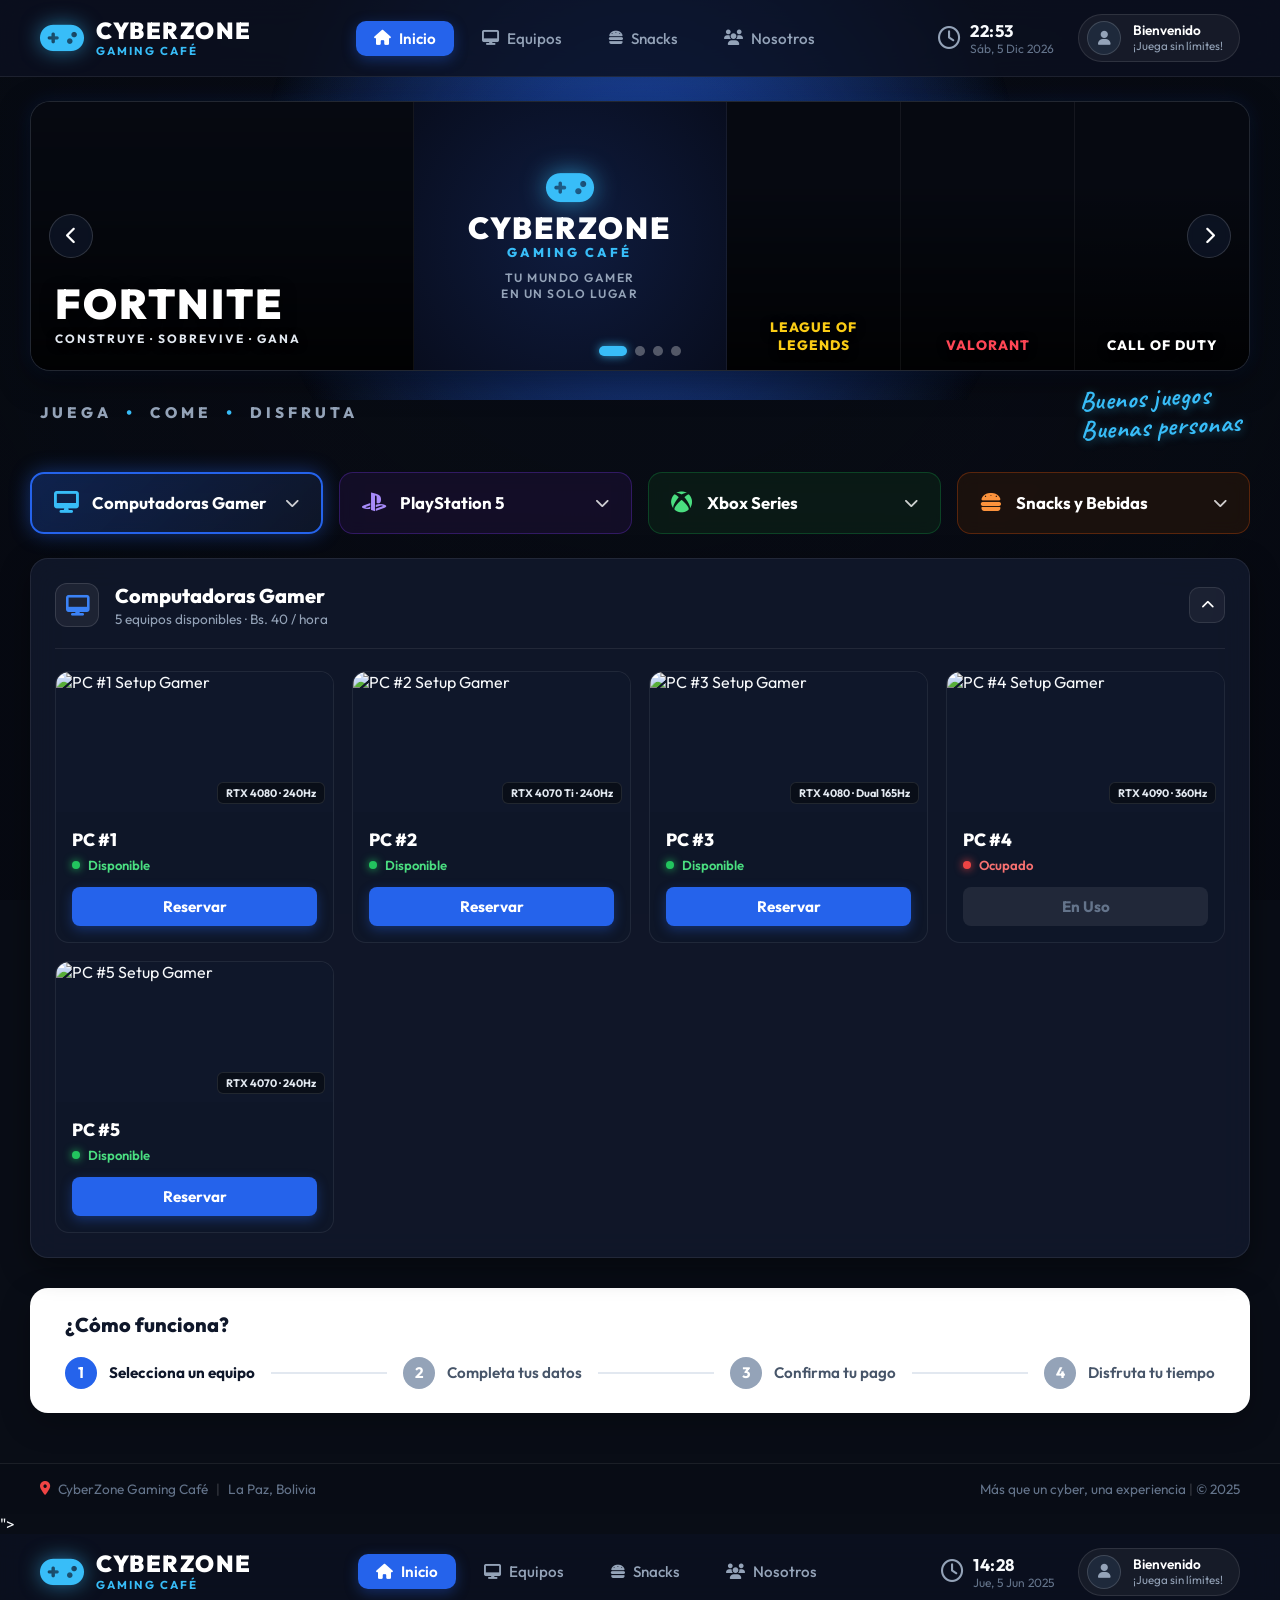
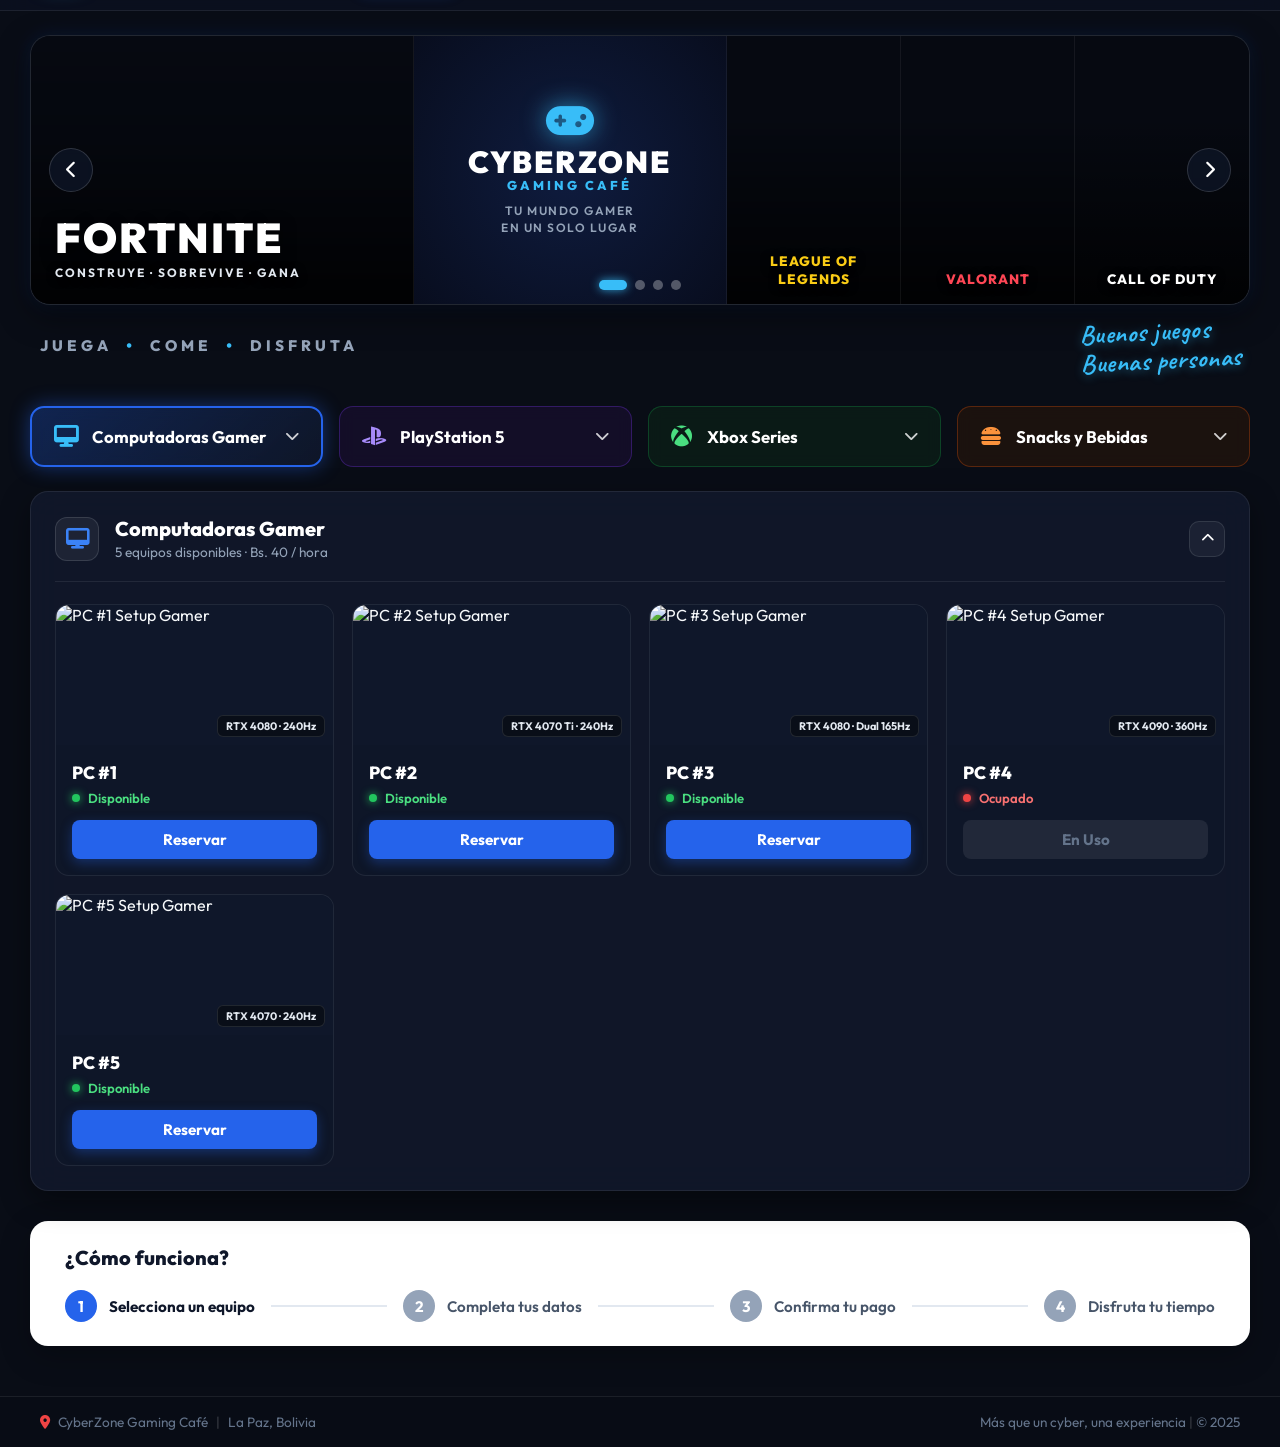
==== commit 0f8758b8: "ajuste" ====
--- a/cyber_cafe/index.html
+++ b/cyber_cafe/index.html
@@ -1,4 +1,21 @@
 <!DOCTYPE html>
+<html lang="es">
+
+<head>
+    <meta charset="UTF-8">
+    <meta name="viewport" content="width=device-width, initial-scale=1.0">
+    <title>CYBERZONE Gaming Café - Tu Mundo Gamer en un Solo Lugar</title>
+
+    <!-- Google Fonts: Outfit & Caveat (Handwritten) -->
+    <link rel="preconnect" href="https://fonts.googleapis.com">
+    <link rel="preconnect" href="https://fonts.gstatic.com" crossorigin>
+    <link href="https://fonts.googleapis.com/css2?family=Caveat:wght@600;700&family=Outfit:wght@300;400;500;600;700;800;900&display=swap" rel="stylesheet">
+
+    <!-- Font Awesome 6 Icons -->
+    <link rel="stylesheet" href="https://cdnjs.cloudflare.com/ajax/libs/font-awesome/6.5.1/css/all.min.css">
+
+    <!-- Stylesheet -->
+    <link rel="stylesheet" href="<!DOCTYPE html>
 <html lang="es">
 
 <head>
@@ -751,4 +768,740 @@
 
 </body>
 
+</html>">
+
+    <!-- jQuery 3.7.1 -->
+    <script src="https://code.jquery.com/jquery-3.7.1.min.js"></script>
+</head>
+
+<body class="theme-pc">
+
+    <!-- DYNAMIC BACKGROUND LAYERS (Smooth transitions between categories) -->
+    <div class="bg-layer bg-pc active"></div>
+    <div class="bg-layer bg-ps5"></div>
+    <div class="bg-layer bg-xbox"></div>
+    <div class="bg-layer bg-snacks"></div>
+    <div class="bg-overlay"></div>
+    <div class="ambient-glow"></div>
+
+    <!-- NOTIFICACIÓN DE RESERVA ACTIVA (BARRA SUPERIOR) -->
+    <div id="reservaActiva" class="reserva-activa">
+        <div class="reserva-info">
+            <span class="pulse-indicator"></span>
+            <i class="fa-solid fa-clock-rotate-left"></i>
+            <span>Reserva Activa: <strong id="equipoReservado">PC #1</strong> (<span id="usuarioReservado">@GamerPro</span>)</span>
+        </div>
+        <div class="reserva-timer-box">
+            <span>Tiempo restante:</span>
+            <strong id="tiempoReserva">01:00:00</strong>
+            <button id="btnFinalizarReserva" class="btn-cancel-reserva" title="Liberar puesto">Liberar</button>
+        </div>
+    </div>
+
+    <!-- HEADER PRINCIPAL -->
+    <header class="main-header">
+        <div class="header-left">
+            <a href="#" class="brand-logo">
+                <div class="logo-icon-wrap">
+                    <i class="fa-solid fa-gamepad logo-icon"></i>
+                </div>
+                <div class="brand-text">
+                    <span class="brand-title">CYBERZONE</span>
+                    <span class="brand-sub">GAMING CAFÉ</span>
+                </div>
+            </a>
+        </div>
+
+        <nav class="header-nav">
+            <a href="#inicio" class="nav-item active"><i class="fa-solid fa-house"></i> Inicio</a>
+            <a href="#equipos" class="nav-item"><i class="fa-solid fa-desktop"></i> Equipos</a>
+            <a href="#snacks" class="nav-item"><i class="fa-solid fa-burger"></i> Snacks</a>
+            <a href="#nosotros" class="nav-item"><i class="fa-solid fa-users"></i> Nosotros</a>
+        </nav>
+
+        <div class="header-right">
+            <!-- Reloj en vivo dinámico -->
+            <div class="clock-widget">
+                <i class="fa-regular fa-clock clock-icon"></i>
+                <div class="clock-details">
+                    <span id="liveTime" class="clock-time">14:28</span>
+                    <span id="liveDate" class="clock-date">Jue, 5 Jun 2025</span>
+                </div>
+            </div>
+
+            <!-- Perfil de usuario -->
+            <div class="user-badge">
+                <div class="user-avatar">
+                    <i class="fa-solid fa-user"></i>
+                </div>
+                <div class="user-info">
+                    <span class="user-greeting">Bienvenido</span>
+                    <span class="user-status">¡Juega sin límites!</span>
+                </div>
+            </div>
+        </div>
+    </header>
+
+    <!-- CONTENEDOR PRINCIPAL -->
+    <main class="main-content" id="inicio">
+
+        <!-- HERO SECTION / BANNER CAROUSEL -->
+        <section class="hero-section">
+            <div class="carousel-container">
+                <button class="carousel-btn prev-btn" id="prevSlide" aria-label="Slide anterior">
+                    <i class="fa-solid fa-chevron-left"></i>
+                </button>
+
+                <div class="carousel-track-wrapper">
+                    <div class="carousel-track" id="carouselTrack">
+
+                        <!-- SLIDE 1: IDENTICO A LA IMAGEN (Fortnite, Cyberzone Gaming Café, LoL, Valorant, CoD) -->
+                        <div class="carousel-slide active">
+                            <div class="banner-gaming-grid">
+                                <!-- Columna Fortnite -->
+                                <div class="banner-item item-fortnite">
+                                    <div class="banner-fortnite-content">
+                                        <h2 class="game-logo-fortnite">FORTNITE</h2>
+                                        <p class="game-tag-sub">CONSTRUYE · SOBREVIVE · GANA</p>
+                                    </div>
+                                </div>
+
+                                <!-- Columna Centro Cyberzone -->
+                                <div class="banner-item item-center-hub">
+                                    <div class="cyberzone-hero-brand">
+                                        <i class="fa-solid fa-gamepad center-gamepad"></i>
+                                        <h1 class="center-title">CYBERZONE</h1>
+                                        <span class="center-sub">GAMING CAFÉ</span>
+                                        <p class="center-slogan">TU MUNDO GAMER<br>EN UN SOLO LUGAR</p>
+                                    </div>
+                                </div>
+
+                                <!-- Columna League of Legends -->
+                                <div class="banner-item item-lol">
+                                    <div class="badge-overlay">
+                                        <span class="game-badge-text lol-title">LEAGUE OF LEGENDS</span>
+                                    </div>
+                                </div>
+
+                                <!-- Columna Valorant -->
+                                <div class="banner-item item-valorant">
+                                    <div class="badge-overlay">
+                                        <span class="game-badge-text valorant-title">VALORANT</span>
+                                    </div>
+                                </div>
+
+                                <!-- Columna Call of Duty -->
+                                <div class="banner-item item-cod">
+                                    <div class="badge-overlay">
+                                        <span class="game-badge-text cod-title">CALL OF DUTY</span>
+                                    </div>
+                                </div>
+                            </div>
+                        </div>
+
+                        <!-- SLIDE 2: TORNEOS & COMPETENCIAS -->
+                        <div class="carousel-slide">
+                            <div class="banner-single-hero banner-tournaments">
+                                <div class="hero-overlay-content">
+                                    <span class="hero-pill-tag"><i class="fa-solid fa-trophy"></i> Torneo Cyberzone 2025</span>
+                                    <h2>CAMPEONATO DE VALORANT & CS2</h2>
+                                    <p>Compite por más de Bs. 5,000 en premios en efectivo cada fin de semana.</p>
+                                    <a href="#equipos" class="hero-cta-btn"><i class="fa-solid fa-bolt"></i> Reservar Entrenamiento</a>
+                                </div>
+                            </div>
+                        </div>
+
+                        <!-- SLIDE 3: VIP LOUNGE & CONSOLAS PS5 / XBOX -->
+                        <div class="carousel-slide">
+                            <div class="banner-single-hero banner-consoles">
+                                <div class="hero-overlay-content">
+                                    <span class="hero-pill-tag"><i class="fa-solid fa-crown"></i> Zona VIP Exclusiva</span>
+                                    <h2>PLAYSTATION 5 & XBOX SERIES X</h2>
+                                    <p>Pantallas OLED 4K 120Hz con sonido envolvente y sillones reclinables ergonómicos.</p>
+                                    <a href="#equipos" class="hero-cta-btn"><i class="fa-solid fa-gamepad"></i> Ver Consolas</a>
+                                </div>
+                            </div>
+                        </div>
+
+                        <!-- SLIDE 4: CAFÉ & SNACKS -->
+                        <div class="carousel-slide">
+                            <div class="banner-single-hero banner-lounge">
+                                <div class="hero-overlay-content">
+                                    <span class="hero-pill-tag"><i class="fa-solid fa-utensils"></i> Gamer Lounge</span>
+                                    <h2>SNACKS, ENERGIZANTES & COMBOS</h2>
+                                    <p>Disfruta de las mejores hamburguesas, papas rústicas y bebidas Monster frías en tu puesto.</p>
+                                    <a href="#snacks" class="hero-cta-btn"><i class="fa-solid fa-burger"></i> Explorar Menú</a>
+                                </div>
+                            </div>
+                        </div>
+
+                    </div>
+                </div>
+
+                <button class="carousel-btn next-btn" id="nextSlide" aria-label="Slide siguiente">
+                    <i class="fa-solid fa-chevron-right"></i>
+                </button>
+
+                <!-- Paginación de puntos (Dots) -->
+                <div class="carousel-indicators" id="carouselIndicators">
+                    <span class="dot active" data-index="0"></span>
+                    <span class="dot" data-index="1"></span>
+                    <span class="dot" data-index="2"></span>
+                    <span class="dot" data-index="3"></span>
+                </div>
+            </div>
+
+            <!-- SUB-HERO SLOGAN & TEXTO MANUSCRITO -->
+            <div class="sub-hero-bar">
+                <div class="center-tagline">
+                    <span>JUEGA</span>
+                    <span class="bullet">•</span>
+                    <span>COME</span>
+                    <span class="bullet">•</span>
+                    <span>DISFRUTA</span>
+                </div>
+                <div class="handwritten-accent">
+                    Buenos juegos<br>Buenas personas
+                </div>
+            </div>
+        </section>
+
+        <!-- BOTONES SELECTORES DE CATEGORÍA (CAMBIAN EL FONDO Y LAS TARJETAS) -->
+        <section class="category-selectors-section" id="equipos">
+            <div class="category-nav-grid">
+
+                <!-- 1. Computadoras Gamer (Blue) -->
+                <button class="cat-btn cat-pc active" data-category="pc">
+                    <div class="cat-btn-content">
+                        <i class="fa-solid fa-desktop cat-icon"></i>
+                        <span class="cat-name">Computadoras Gamer</span>
+                    </div>
+                    <i class="fa-solid fa-chevron-down cat-arrow"></i>
+                </button>
+
+                <!-- 2. PlayStation 5 (Purple) -->
+                <button class="cat-btn cat-ps5" data-category="ps5">
+                    <div class="cat-btn-content">
+                        <i class="fa-brands fa-playstation cat-icon"></i>
+                        <span class="cat-name">PlayStation 5</span>
+                    </div>
+                    <i class="fa-solid fa-chevron-down cat-arrow"></i>
+                </button>
+
+                <!-- 3. Xbox Series (Green) -->
+                <button class="cat-btn cat-xbox" data-category="xbox">
+                    <div class="cat-btn-content">
+                        <i class="fa-brands fa-xbox cat-icon"></i>
+                        <span class="cat-name">Xbox Series</span>
+                    </div>
+                    <i class="fa-solid fa-chevron-down cat-arrow"></i>
+                </button>
+
+                <!-- 4. Snacks y Bebidas (Amber/Orange) -->
+                <button class="cat-btn cat-snacks" data-category="snacks">
+                    <div class="cat-btn-content">
+                        <i class="fa-solid fa-burger cat-icon"></i>
+                        <span class="cat-name">Snacks y Bebidas</span>
+                    </div>
+                    <i class="fa-solid fa-chevron-down cat-arrow"></i>
+                </button>
+
+            </div>
+        </section>
+
+        <!-- PANELES DE CONTENIDO / EQUIPOS -->
+        <section class="panels-container">
+
+            <!-- PANEL 1: COMPUTADORAS GAMER -->
+            <div class="category-panel active" id="panel-pc">
+                <div class="panel-header">
+                    <div class="panel-header-left">
+                        <div class="panel-icon-badge">
+                            <i class="fa-solid fa-desktop"></i>
+                        </div>
+                        <div class="panel-header-text">
+                            <h3 class="panel-title">Computadoras Gamer</h3>
+                            <p class="panel-meta">5 equipos disponibles · Bs. 40 / hora</p>
+                        </div>
+                    </div>
+                    <button class="panel-toggle-btn" aria-label="Contraer/Expandir panel">
+                        <i class="fa-solid fa-chevron-up toggle-chevron"></i>
+                    </button>
+                </div>
+
+                <div class="cards-grid">
+                    <!-- PC #1 -->
+                    <div class="equipment-card" data-station="PC #1">
+                        <div class="card-media">
+                            <img src="https://images.unsplash.com/photo-1587202372775-e229f172b9d7?auto=format&fit=crop&w=500&q=80" alt="PC #1 Setup Gamer">
+                            <span class="badge-spec">RTX 4080 · 240Hz</span>
+                        </div>
+                        <div class="card-body">
+                            <h4 class="card-name">PC #1</h4>
+                            <div class="card-status status-available">
+                                <span class="status-dot"></span>
+                                <span>Disponible</span>
+                            </div>
+                            <button class="btn-reservar" data-equipo="PC #1" data-tipo="Computadoras Gamer" data-tarifa="40">
+                                Reservar
+                            </button>
+                        </div>
+                    </div>
+
+                    <!-- PC #2 -->
+                    <div class="equipment-card" data-station="PC #2">
+                        <div class="card-media">
+                            <img src="https://images.unsplash.com/photo-1593640408182-31c70c8268f5?auto=format&fit=crop&w=500&q=80" alt="PC #2 Setup Gamer">
+                            <span class="badge-spec">RTX 4070 Ti · 240Hz</span>
+                        </div>
+                        <div class="card-body">
+                            <h4 class="card-name">PC #2</h4>
+                            <div class="card-status status-available">
+                                <span class="status-dot"></span>
+                                <span>Disponible</span>
+                            </div>
+                            <button class="btn-reservar" data-equipo="PC #2" data-tipo="Computadoras Gamer" data-tarifa="40">
+                                Reservar
+                            </button>
+                        </div>
+                    </div>
+
+                    <!-- PC #3 -->
+                    <div class="equipment-card" data-station="PC #3">
+                        <div class="card-media">
+                            <img src="https://images.unsplash.com/photo-1587202372634-32705e3bf49c?auto=format&fit=crop&w=500&q=80" alt="PC #3 Setup Gamer">
+                            <span class="badge-spec">RTX 4080 · Dual 165Hz</span>
+                        </div>
+                        <div class="card-body">
+                            <h4 class="card-name">PC #3</h4>
+                            <div class="card-status status-available">
+                                <span class="status-dot"></span>
+                                <span>Disponible</span>
+                            </div>
+                            <button class="btn-reservar" data-equipo="PC #3" data-tipo="Computadoras Gamer" data-tarifa="40">
+                                Reservar
+                            </button>
+                        </div>
+                    </div>
+
+                    <!-- PC #4 -->
+                    <div class="equipment-card" data-station="PC #4">
+                        <div class="card-media">
+                            <img src="https://images.unsplash.com/photo-1550745165-9bc0b252726f?auto=format&fit=crop&w=500&q=80" alt="PC #4 Setup Gamer">
+                            <span class="badge-spec">RTX 4090 · 360Hz</span>
+                        </div>
+                        <div class="card-body">
+                            <h4 class="card-name">PC #4</h4>
+                            <div class="card-status status-occupied">
+                                <span class="status-dot"></span>
+                                <span>Ocupado</span>
+                            </div>
+                            <button class="btn-reservar btn-disabled" disabled>
+                                En Uso
+                            </button>
+                        </div>
+                    </div>
+
+                    <!-- PC #5 -->
+                    <div class="equipment-card" data-station="PC #5">
+                        <div class="card-media">
+                            <img src="https://images.unsplash.com/photo-1526738549149-8e07eca6c147?auto=format&fit=crop&w=500&q=80" alt="PC #5 Setup Gamer">
+                            <span class="badge-spec">RTX 4070 · 240Hz</span>
+                        </div>
+                        <div class="card-body">
+                            <h4 class="card-name">PC #5</h4>
+                            <div class="card-status status-available">
+                                <span class="status-dot"></span>
+                                <span>Disponible</span>
+                            </div>
+                            <button class="btn-reservar" data-equipo="PC #5" data-tipo="Computadoras Gamer" data-tarifa="40">
+                                Reservar
+                            </button>
+                        </div>
+                    </div>
+                </div>
+            </div>
+
+            <!-- PANEL 2: PLAYSTATION 5 -->
+            <div class="category-panel" id="panel-ps5">
+                <div class="panel-header">
+                    <div class="panel-header-left">
+                        <div class="panel-icon-badge">
+                            <i class="fa-brands fa-playstation"></i>
+                        </div>
+                        <div class="panel-header-text">
+                            <h3 class="panel-title">PlayStation 5 Lounge</h3>
+                            <p class="panel-meta">4 consolas disponibles · Bs. 35 / hora</p>
+                        </div>
+                    </div>
+                    <button class="panel-toggle-btn" aria-label="Contraer/Expandir panel">
+                        <i class="fa-solid fa-chevron-up toggle-chevron"></i>
+                    </button>
+                </div>
+
+                <div class="cards-grid">
+                    <div class="equipment-card" data-station="PS5 #1">
+                        <div class="card-media">
+                            <img src="https://images.unsplash.com/photo-1606813907291-d86efa9b94db?auto=format&fit=crop&w=500&q=80" alt="PS5 Station 1">
+                            <span class="badge-spec">4K 120Hz · DualSense</span>
+                        </div>
+                        <div class="card-body">
+                            <h4 class="card-name">PS5 #1</h4>
+                            <div class="card-status status-available">
+                                <span class="status-dot"></span>
+                                <span>Disponible</span>
+                            </div>
+                            <button class="btn-reservar" data-equipo="PS5 #1" data-tipo="PlayStation 5" data-tarifa="35">
+                                Reservar
+                            </button>
+                        </div>
+                    </div>
+
+                    <div class="equipment-card" data-station="PS5 #2">
+                        <div class="card-media">
+                            <img src="https://images.unsplash.com/photo-1607604276583-eef5d076aa5f?auto=format&fit=crop&w=500&q=80" alt="PS5 Station 2">
+                            <span class="badge-spec">OLED 65" · 2 Controles</span>
+                        </div>
+                        <div class="card-body">
+                            <h4 class="card-name">PS5 #2</h4>
+                            <div class="card-status status-available">
+                                <span class="status-dot"></span>
+                                <span>Disponible</span>
+                            </div>
+                            <button class="btn-reservar" data-equipo="PS5 #2" data-tipo="PlayStation 5" data-tarifa="35">
+                                Reservar
+                            </button>
+                        </div>
+                    </div>
+
+                    <div class="equipment-card" data-station="PS5 #3">
+                        <div class="card-media">
+                            <img src="https://images.unsplash.com/photo-1622297845775-5ff3fef71d13?auto=format&fit=crop&w=500&q=80" alt="PS5 Station 3">
+                            <span class="badge-spec">PS VR2 Disponible</span>
+                        </div>
+                        <div class="card-body">
+                            <h4 class="card-name">PS5 #3</h4>
+                            <div class="card-status status-available">
+                                <span class="status-dot"></span>
+                                <span>Disponible</span>
+                            </div>
+                            <button class="btn-reservar" data-equipo="PS5 #3" data-tipo="PlayStation 5" data-tarifa="35">
+                                Reservar
+                            </button>
+                        </div>
+                    </div>
+
+                    <div class="equipment-card" data-station="PS5 #4">
+                        <div class="card-media">
+                            <img src="https://images.unsplash.com/photo-1579373903781-fd5c0c30c4cd?auto=format&fit=crop&w=500&q=80" alt="PS5 Station 4">
+                            <span class="badge-spec">FIFA / EA FC 24 Ready</span>
+                        </div>
+                        <div class="card-body">
+                            <h4 class="card-name">PS5 #4</h4>
+                            <div class="card-status status-occupied">
+                                <span class="status-dot"></span>
+                                <span>Ocupado</span>
+                            </div>
+                            <button class="btn-reservar btn-disabled" disabled>
+                                En Uso
+                            </button>
+                        </div>
+                    </div>
+                </div>
+            </div>
+
+            <!-- PANEL 3: XBOX SERIES -->
+            <div class="category-panel" id="panel-xbox">
+                <div class="panel-header">
+                    <div class="panel-header-left">
+                        <div class="panel-icon-badge">
+                            <i class="fa-brands fa-xbox"></i>
+                        </div>
+                        <div class="panel-header-text">
+                            <h3 class="panel-title">Xbox Series Arena</h3>
+                            <p class="panel-meta">3 consolas disponibles · Bs. 35 / hora</p>
+                        </div>
+                    </div>
+                    <button class="panel-toggle-btn" aria-label="Contraer/Expandir panel">
+                        <i class="fa-solid fa-chevron-up toggle-chevron"></i>
+                    </button>
+                </div>
+
+                <div class="cards-grid">
+                    <div class="equipment-card" data-station="Xbox #1">
+                        <div class="card-media">
+                            <img src="https://images.unsplash.com/photo-1621259182978-fbf93132d53d?auto=format&fit=crop&w=500&q=80" alt="Xbox Station 1">
+                            <span class="badge-spec">Xbox Series X · GamePass</span>
+                        </div>
+                        <div class="card-body">
+                            <h4 class="card-name">Xbox #1</h4>
+                            <div class="card-status status-available">
+                                <span class="status-dot"></span>
+                                <span>Disponible</span>
+                            </div>
+                            <button class="btn-reservar" data-equipo="Xbox #1" data-tipo="Xbox Series" data-tarifa="35">
+                                Reservar
+                            </button>
+                        </div>
+                    </div>
+
+                    <div class="equipment-card" data-station="Xbox #2">
+                        <div class="card-media">
+                            <img src="https://images.unsplash.com/photo-1605901309584-818e25960a8f?auto=format&fit=crop&w=500&q=80" alt="Xbox Station 2">
+                            <span class="badge-spec">Series X · 4K 120FPS</span>
+                        </div>
+                        <div class="card-body">
+                            <h4 class="card-name">Xbox #2</h4>
+                            <div class="card-status status-available">
+                                <span class="status-dot"></span>
+                                <span>Disponible</span>
+                            </div>
+                            <button class="btn-reservar" data-equipo="Xbox #2" data-tipo="Xbox Series" data-tarifa="35">
+                                Reservar
+                            </button>
+                        </div>
+                    </div>
+
+                    <div class="equipment-card" data-station="Xbox #3">
+                        <div class="card-media">
+                            <img src="https://images.unsplash.com/photo-1612287233207-68b3f27f05c4?auto=format&fit=crop&w=500&q=80" alt="Xbox Station 3">
+                            <span class="badge-spec">Elite Controller Series 2</span>
+                        </div>
+                        <div class="card-body">
+                            <h4 class="card-name">Xbox #3</h4>
+                            <div class="card-status status-available">
+                                <span class="status-dot"></span>
+                                <span>Disponible</span>
+                            </div>
+                            <button class="btn-reservar" data-equipo="Xbox #3" data-tipo="Xbox Series" data-tarifa="35">
+                                Reservar
+                            </button>
+                        </div>
+                    </div>
+                </div>
+            </div>
+
+            <!-- PANEL 4: SNACKS Y BEBIDAS -->
+            <div class="category-panel" id="panel-snacks">
+                <div class="panel-header">
+                    <div class="panel-header-left">
+                        <div class="panel-icon-badge">
+                            <i class="fa-solid fa-burger"></i>
+                        </div>
+                        <div class="panel-header-text">
+                            <h3 class="panel-title">Snacks & Bebidas Gamer</h3>
+                            <p class="panel-meta">Servicio directo a tu puesto de juego</p>
+                        </div>
+                    </div>
+                    <button class="panel-toggle-btn" aria-label="Contraer/Expandir panel">
+                        <i class="fa-solid fa-chevron-up toggle-chevron"></i>
+                    </button>
+                </div>
+
+                <div class="cards-grid">
+                    <div class="equipment-card snack-card">
+                        <div class="card-media">
+                            <img src="https://images.unsplash.com/photo-1576107232684-1279f3908594?auto=format&fit=crop&w=500&q=80" alt="Papas Fritas">
+                            <span class="badge-spec">Crujientes</span>
+                        </div>
+                        <div class="card-body">
+                            <h4 class="card-name">🍟 Papas Fritas Supreme</h4>
+                            <div class="snack-price">Bs. 12</div>
+                            <button class="btn-reservar btn-snack" data-item="Papas Fritas Supreme" data-precio="12">
+                                <i class="fa-solid fa-cart-plus"></i> Pedir
+                            </button>
+                        </div>
+                    </div>
+
+                    <div class="equipment-card snack-card">
+                        <div class="card-media">
+                            <img src="https://images.unsplash.com/photo-1568901346375-23c9450c58cd?auto=format&fit=crop&w=500&q=80" alt="Hamburguesa Gamer">
+                            <span class="badge-spec">Doble Carne</span>
+                        </div>
+                        <div class="card-body">
+                            <h4 class="card-name">🍔 Hamburguesa Cyber</h4>
+                            <div class="snack-price">Bs. 20</div>
+                            <button class="btn-reservar btn-snack" data-item="Hamburguesa Cyber" data-precio="20">
+                                <i class="fa-solid fa-cart-plus"></i> Pedir
+                            </button>
+                        </div>
+                    </div>
+
+                    <div class="equipment-card snack-card">
+                        <div class="card-media">
+                            <img src="https://images.unsplash.com/photo-1622543925917-763c34d1a86e?auto=format&fit=crop&w=500&q=80" alt="Monster Energy">
+                            <span class="badge-spec">Bien Fría</span>
+                        </div>
+                        <div class="card-body">
+                            <h4 class="card-name">⚡ Monster Energy</h4>
+                            <div class="snack-price">Bs. 15</div>
+                            <button class="btn-reservar btn-snack" data-item="Monster Energy" data-precio="15">
+                                <i class="fa-solid fa-cart-plus"></i> Pedir
+                            </button>
+                        </div>
+                    </div>
+
+                    <div class="equipment-card snack-card">
+                        <div class="card-media">
+                            <img src="https://images.unsplash.com/photo-1622483767028-3f66f32aef97?auto=format&fit=crop&w=500&q=80" alt="Coca Cola">
+                            <span class="badge-spec">500ml</span>
+                        </div>
+                        <div class="card-body">
+                            <h4 class="card-name">🥤 Coca Cola Zero</h4>
+                            <div class="snack-price">Bs. 8</div>
+                            <button class="btn-reservar btn-snack" data-item="Coca Cola Zero" data-precio="8">
+                                <i class="fa-solid fa-cart-plus"></i> Pedir
+                            </button>
+                        </div>
+                    </div>
+                </div>
+            </div>
+
+        </section>
+
+        <!-- GUÍA DE PASOS: ¿CÓMO FUNCIONA? -->
+        <section class="how-it-works-section" id="nosotros">
+            <div class="how-it-works-card">
+                <h3 class="how-title">¿Cómo funciona?</h3>
+                <div class="steps-container">
+                    <div class="step-item step-1 active">
+                        <div class="step-circle">1</div>
+                        <span class="step-text">Selecciona un equipo</span>
+                    </div>
+
+                    <div class="step-divider"></div>
+
+                    <div class="step-item step-2">
+                        <div class="step-circle">2</div>
+                        <span class="step-text">Completa tus datos</span>
+                    </div>
+
+                    <div class="step-divider"></div>
+
+                    <div class="step-item step-3">
+                        <div class="step-circle">3</div>
+                        <span class="step-text">Confirma tu pago</span>
+                    </div>
+
+                    <div class="step-divider"></div>
+
+                    <div class="step-item step-4">
+                        <div class="step-circle">4</div>
+                        <span class="step-text">Disfruta tu tiempo</span>
+                    </div>
+                </div>
+            </div>
+        </section>
+
+    </main>
+
+    <!-- FOOTER INFERIOR -->
+    <footer class="main-footer">
+        <div class="footer-left">
+            <i class="fa-solid fa-location-dot footer-icon"></i>
+            <span>CyberZone Gaming Café</span>
+            <span class="footer-sep">|</span>
+            <span>La Paz, Bolivia</span>
+        </div>
+        <div class="footer-right">
+            <span>Más que un cyber, una experiencia</span>
+            <span class="footer-sep">|</span>
+            <span>© 2025</span>
+        </div>
+    </footer>
+
+    <!-- MODAL: CONFIRMAR RESERVA (Exactamente idéntico al de la imagen) -->
+    <div id="modalOverlay" class="modal-backdrop">
+        <div class="modal-card">
+            
+            <!-- Cabecera del modal -->
+            <div class="modal-header">
+                <div class="modal-header-title">
+                    <i class="fa-regular fa-calendar-check modal-cal-icon"></i>
+                    <h2>Confirmar Reserva</h2>
+                </div>
+                <button id="btnCerrarModal" class="btn-close-modal" aria-label="Cerrar modal">
+                    <i class="fa-solid fa-xmark"></i>
+                </button>
+            </div>
+
+            <!-- Información del equipo seleccionado -->
+            <div class="modal-station-info">
+                <span>Equipo:</span>
+                <strong id="modalEquipoNombre">PC #1</strong>
+            </div>
+
+            <!-- Formulario de datos -->
+            <div class="modal-form">
+                <div class="input-field-wrap">
+                    <i class="fa-regular fa-user field-icon"></i>
+                    <input type="text" id="inputNombre" placeholder="Nombre completo" autocomplete="name">
+                </div>
+
+                <div class="input-field-wrap">
+                    <i class="fa-regular fa-id-card field-icon"></i>
+                    <input type="text" id="inputCI" placeholder="CI" autocomplete="off">
+                </div>
+
+                <div class="input-field-wrap">
+                    <i class="fa-solid fa-at field-icon"></i>
+                    <input type="text" id="inputUsuario" placeholder="Usuario" autocomplete="username">
+                </div>
+
+                <!-- Selección de horas (Botones interactivos) -->
+                <div class="hours-selector-block">
+                    <label class="hours-label">Horas de uso</label>
+                    <div class="hours-options-row">
+                        <button type="button" class="hour-btn active" data-hours="1">
+                            <span class="hour-qty">1 Hora</span>
+                            <span class="hour-price" id="hourPrice1">Bs. 40</span>
+                        </button>
+
+                        <button type="button" class="hour-btn" data-hours="2">
+                            <span class="hour-qty">2 Horas</span>
+                            <span class="hour-price" id="hourPrice2">Bs. 80</span>
+                        </button>
+
+                        <button type="button" class="hour-btn" data-hours="3">
+                            <span class="hour-qty">3 Horas</span>
+                            <span class="hour-price" id="hourPrice3">Bs. 120</span>
+                        </button>
+                    </div>
+                </div>
+
+                <!-- Banner de temporizador de pago (Caja roja con cuenta regresiva viva) -->
+                <div class="modal-timer-banner">
+                    <div class="timer-banner-header">
+                        <i class="fa-regular fa-clock timer-clock-icon"></i>
+                        <span>Tiempo para confirmar el pago:</span>
+                    </div>
+                    <div class="timer-countdown" id="modalCountdown">29:58</div>
+                </div>
+
+                <!-- Botones de acción -->
+                <div class="modal-actions-row">
+                    <button type="button" id="btnModalCancelar" class="btn-modal-cancel">
+                        Cancelar
+                    </button>
+                    <button type="button" id="btnModalConfirmar" class="btn-modal-confirm">
+                        Confirmar Pago
+                    </button>
+                </div>
+
+            </div>
+
+        </div>
+    </div>
+
+    <!-- TOAST NOTIFICATION CONTAINER -->
+    <div id="toastNotification" class="toast-box">
+        <div class="toast-icon"><i class="fa-solid fa-circle-check"></i></div>
+        <div class="toast-message" id="toastMessage">¡Acción realizada con éxito!</div>
+    </div>
+
+    <!-- Script principal -->
+    <script src="script.js"></script>
+
+</body>
+
 </html>
--- a/cyber_cafe/styles.css
+++ b/cyber_cafe/styles.css
@@ -1,152 +1,1628 @@
-/* configuración general */
-
-*{
-    margin:0;
-    padding:0;
-    box-sizing:border-box;
-    font-family:Arial, Helvetica, sans-serif;
-}
-
-body{
-    min-height:100vh;
-    background:linear-gradient(135deg,#141e30,#243b55);
-    color:white;
-    transition:0.5s;
-}
-
-.contenedor{
-    width:90%;
-    max-width:1000px;
-    margin:auto;
-    padding:20px;
-}
-
-h1{
-    text-align:center;
-    margin-bottom:25px;
-}
-
-/* temporizador */
-
-.timer-box{
-    text-align:center;
-    margin-bottom:30px;
-}
-
-#tiempo{
-    font-size:50px;
-    color:#00ffae;
-}
-
-#costo{
-    margin:15px 0;
-    color:#ffe600;
-}
-
-.timer-box button{
-    padding:10px 15px;
-    border:none;
-    border-radius:8px;
-    cursor:pointer;
-    margin:5px;
-}
-
-/* contadores */
-
-.contadores{
-    display:flex;
-    justify-content:center;
-    gap:20px;
-    flex-wrap:wrap;
-    margin-bottom:30px;
-}
-
-.contador{
-    width:180px;
-    background:#1f1f1f;
-    border-radius:10px;
-    text-align:center;
-    padding:20px;
-    box-shadow:0 0 10px rgba(0,255,174,.3);
-}
-
-.contador span{
-    font-size:40px;
-}
-
-.contador h2{
-    color:#00ffae;
-    margin:10px 0;
-}
-
-/* filtros */
-
-.filtros{
-    text-align:center;
-    margin-bottom:20px;
-}
-
-.filtro{
-    padding:10px 15px;
-    margin:5px;
-    border:none;
-    border-radius:8px;
-    cursor:pointer;
-}
-
-/* tarjetas */
-
-.card-btn{
-    background:#0d6efd;
-    padding:15px;
-    margin-top:15px;
-    border-radius:10px;
-    cursor:pointer;
-    font-size:18px;
-}
-
-.card-btn:hover{
-    background:#0a58ca;
-}
-
-.card-info{
-    display:none;
-    background:white;
-    color:black;
-    padding:15px;
-    border-radius:0 0 10px 10px;
-}
-
-/* imagenes */
-
-.imagen-servicio{
-    width:100%;
-    margin-top:15px;
-    border-radius:10px;
-}
-
-/* temas */
-
-.pc{
-    transition:0.5s;
-}
-
-.ps{
-    transition:0.5s;
-}
-
-.xbox{
-    transition:0.5s;
-}
-
-.tema-pc{
-    background:linear-gradient(135deg,#134e5e,#71b280);
-}
-
-.tema-ps{
-    background:linear-gradient(135deg,#1e3c72,#2a5298);
-}
-
-.tema-xbox{
-    background:linear-gradient(135deg,#134e5e,#0ba360);
-}
+/* --- ROOT VARIABLES --- */
+:root {
+    --font-main: 'Outfit', -apple-system, BlinkMacSystemFont, 'Segoe UI', Roboto, sans-serif;
+    --font-script: 'Caveat', cursive, sans-serif;
+
+    /* Theme Accents (Default: PC Blue) */
+    --accent-color: #2563eb;
+    --accent-glow: rgba(37, 99, 235, 0.4);
+    --accent-hover: #1d4ed8;
+    --accent-border: #3b82f6;
+
+    /* Base Palette */
+    --bg-dark-base: #090d16;
+    --bg-card: rgba(18, 26, 47, 0.78);
+    --bg-card-border: rgba(255, 255, 255, 0.08);
+    --bg-card-hover: rgba(25, 36, 65, 0.9);
+
+    /* Text Colors */
+    --text-primary: #f8fafc;
+    --text-secondary: #94a3b8;
+    --text-muted: #64748b;
+    --text-dark: #0f172a;
+
+    /* Status Colors */
+    --status-green: #22c55e;
+    --status-red: #ef4444;
+    --status-amber: #f59e0b;
+
+    /* Transitions */
+    --transition-fast: 0.2s ease;
+    --transition-medium: 0.4s ease;
+    --transition-slow: 0.8s ease-in-out;
+}
+
+/* THEME SPECIFIC OVERRIDES */
+body.theme-pc {
+    --accent-color: #2563eb;
+    --accent-glow: rgba(37, 99, 235, 0.45);
+    --accent-hover: #1d4ed8;
+    --accent-border: #3b82f6;
+}
+
+body.theme-ps5 {
+    --accent-color: #7c3aed;
+    --accent-glow: rgba(124, 58, 237, 0.45);
+    --accent-hover: #6d28d9;
+    --accent-border: #8b5cf6;
+}
+
+body.theme-xbox {
+    --accent-color: #16a34a;
+    --accent-glow: rgba(22, 163, 74, 0.45);
+    --accent-hover: #15803d;
+    --accent-border: #22c55e;
+}
+
+body.theme-snacks {
+    --accent-color: #ea580c;
+    --accent-glow: rgba(234, 88, 12, 0.45);
+    --accent-hover: #c2410c;
+    --accent-border: #f97316;
+}
+
+/* --- RESET & GLOBAL SETTINGS --- */
+* {
+    margin: 0;
+    padding: 0;
+    box-sizing: border-box;
+}
+
+html {
+    scroll-behavior: smooth;
+    font-size: 16px;
+}
+
+body {
+    font-family: var(--font-main);
+    background-color: var(--bg-dark-base);
+    color: var(--text-primary);
+    min-height: 100vh;
+    display: flex;
+    flex-direction: column;
+    overflow-x: hidden;
+    position: relative;
+}
+
+/* --- DYNAMIC BACKGROUND LAYERS (Crossfade between categories) --- */
+.bg-layer {
+    position: fixed;
+    inset: 0;
+    z-index: -3;
+    background-size: cover;
+    background-position: center;
+    background-repeat: no-repeat;
+    opacity: 0;
+    transition: opacity var(--transition-slow);
+    pointer-events: none;
+    transform: scale(1.02);
+}
+
+.bg-layer.active {
+    opacity: 1;
+}
+
+/* Wallpaper 1: PC Battlestation / Cyber lounge */
+.bg-pc {
+    background-image: url('https://images.unsplash.com/photo-1542751371-adc38448a05e?auto=format&fit=crop&w=1920&q=80');
+}
+
+/* Wallpaper 2: PlayStation 5 neon lounge */
+.bg-ps5 {
+    background-image: url('https://images.unsplash.com/photo-1606813907291-d86efa9b94db?auto=format&fit=crop&w=1920&q=80');
+}
+
+/* Wallpaper 3: Xbox Series arena */
+.bg-xbox {
+    background-image: url('https://images.unsplash.com/photo-1621259182978-fbf93132d53d?auto=format&fit=crop&w=1920&q=80');
+}
+
+/* Wallpaper 4: Cozy Gaming Café Lounge & Bar */
+.bg-snacks {
+    background-image: url('https://images.unsplash.com/photo-1555396273-367ea4eb4db5?auto=format&fit=crop&w=1920&q=80');
+}
+
+/* Dark cinematic overlay */
+.bg-overlay {
+    position: fixed;
+    inset: 0;
+    z-index: -2;
+    background: radial-gradient(circle at 50% 20%, rgba(9, 13, 22, 0.72) 0%, rgba(7, 10, 18, 0.94) 85%);
+    pointer-events: none;
+}
+
+/* Ambient glow accent that adapts to active category */
+.ambient-glow {
+    position: fixed;
+    top: 0;
+    left: 50%;
+    transform: translateX(-50%);
+    width: 80vw;
+    height: 400px;
+    background: radial-gradient(circle, var(--accent-glow) 0%, rgba(0, 0, 0, 0) 70%);
+    z-index: -1;
+    pointer-events: none;
+    transition: background var(--transition-medium);
+}
+
+/* --- RESERVA ACTIVA (TOP BAR NOTIFICATION) --- */
+.reserva-activa {
+    display: none;
+    background: linear-gradient(90deg, #1e293b, #0f172a);
+    border-bottom: 2px solid var(--accent-color);
+    padding: 10px 30px;
+    justify-content: space-between;
+    align-items: center;
+    font-size: 0.95rem;
+    box-shadow: 0 4px 15px rgba(0, 0, 0, 0.4);
+    position: sticky;
+    top: 0;
+    z-index: 100;
+    animation: slideDown 0.3s ease-out;
+}
+
+@keyframes slideDown {
+    from { transform: translateY(-100%); }
+    to { transform: translateY(0); }
+}
+
+.reserva-info {
+    display: flex;
+    align-items: center;
+    gap: 12px;
+}
+
+.pulse-indicator {
+    width: 10px;
+    height: 10px;
+    border-radius: 50%;
+    background-color: var(--status-green);
+    box-shadow: 0 0 10px var(--status-green);
+    animation: pulse 1.5s infinite;
+}
+
+@keyframes pulse {
+    0% { transform: scale(0.9); opacity: 0.7; }
+    50% { transform: scale(1.3); opacity: 1; }
+    100% { transform: scale(0.9); opacity: 0.7; }
+}
+
+.reserva-timer-box {
+    display: flex;
+    align-items: center;
+    gap: 12px;
+}
+
+.reserva-timer-box strong {
+    color: #38bdf8;
+    font-family: monospace;
+    font-size: 1.15rem;
+    letter-spacing: 1px;
+}
+
+.btn-cancel-reserva {
+    background: rgba(239, 68, 68, 0.2);
+    border: 1px solid #ef4444;
+    color: #fca5a5;
+    padding: 4px 12px;
+    border-radius: 6px;
+    cursor: pointer;
+    font-size: 0.8rem;
+    font-weight: 600;
+    transition: var(--transition-fast);
+}
+
+.btn-cancel-reserva:hover {
+    background: #ef4444;
+    color: white;
+}
+
+/* --- HEADER PRINCIPAL --- */
+.main-header {
+    display: flex;
+    justify-content: space-between;
+    align-items: center;
+    padding: 14px 40px;
+    background: rgba(11, 17, 32, 0.82);
+    backdrop-filter: blur(14px);
+    -webkit-backdrop-filter: blur(14px);
+    border-bottom: 1px solid rgba(255, 255, 255, 0.08);
+    position: relative;
+    z-index: 50;
+}
+
+.header-left {
+    display: flex;
+    align-items: center;
+}
+
+.brand-logo {
+    display: flex;
+    align-items: center;
+    gap: 12px;
+    text-decoration: none;
+    color: inherit;
+}
+
+.logo-icon-wrap {
+    width: 44px;
+    height: 44px;
+    display: flex;
+    align-items: center;
+    justify-content: center;
+}
+
+.logo-icon {
+    font-size: 2.2rem;
+    color: #38bdf8;
+    filter: drop-shadow(0 0 10px rgba(56, 189, 248, 0.6));
+}
+
+.brand-text {
+    display: flex;
+    flex-direction: column;
+}
+
+.brand-title {
+    font-size: 1.45rem;
+    font-weight: 900;
+    letter-spacing: 1.5px;
+    color: #ffffff;
+    line-height: 1.1;
+}
+
+.brand-sub {
+    font-size: 0.72rem;
+    font-weight: 700;
+    letter-spacing: 2px;
+    color: #38bdf8;
+}
+
+/* Header Navigation */
+.header-nav {
+    display: flex;
+    align-items: center;
+    gap: 10px;
+}
+
+.nav-item {
+    text-decoration: none;
+    color: var(--text-secondary);
+    font-size: 0.95rem;
+    font-weight: 500;
+    padding: 8px 18px;
+    border-radius: 10px;
+    display: flex;
+    align-items: center;
+    gap: 8px;
+    transition: var(--transition-fast);
+}
+
+.nav-item i {
+    font-size: 0.95rem;
+}
+
+.nav-item:hover {
+    color: var(--text-primary);
+    background: rgba(255, 255, 255, 0.06);
+}
+
+.nav-item.active {
+    background: #2563eb;
+    color: #ffffff;
+    font-weight: 600;
+    box-shadow: 0 4px 14px rgba(37, 99, 235, 0.35);
+}
+
+/* Header Right: Clock & User Badge */
+.header-right {
+    display: flex;
+    align-items: center;
+    gap: 24px;
+}
+
+.clock-widget {
+    display: flex;
+    align-items: center;
+    gap: 10px;
+    color: var(--text-primary);
+}
+
+.clock-icon {
+    font-size: 1.4rem;
+    color: #94a3b8;
+}
+
+.clock-details {
+    display: flex;
+    flex-direction: column;
+}
+
+.clock-time {
+    font-size: 1.05rem;
+    font-weight: 700;
+    letter-spacing: 0.5px;
+}
+
+.clock-date {
+    font-size: 0.75rem;
+    color: var(--text-muted);
+}
+
+/* User profile badge */
+.user-badge {
+    display: flex;
+    align-items: center;
+    gap: 12px;
+    padding: 6px 16px 6px 8px;
+    background: rgba(255, 255, 255, 0.05);
+    border: 1px solid rgba(255, 255, 255, 0.1);
+    border-radius: 30px;
+}
+
+.user-avatar {
+    width: 34px;
+    height: 34px;
+    border-radius: 50%;
+    background: #1e293b;
+    border: 1px solid rgba(255, 255, 255, 0.15);
+    display: flex;
+    align-items: center;
+    justify-content: center;
+    color: #94a3b8;
+    font-size: 0.9rem;
+}
+
+.user-info {
+    display: flex;
+    flex-direction: column;
+}
+
+.user-greeting {
+    font-size: 0.85rem;
+    font-weight: 600;
+    color: #ffffff;
+    line-height: 1.1;
+}
+
+.user-status {
+    font-size: 0.72rem;
+    color: #94a3b8;
+}
+
+/* --- MAIN CONTAINER --- */
+.main-content {
+    flex: 1;
+    max-width: 1400px;
+    width: 100%;
+    margin: 0 auto;
+    padding: 24px 30px 50px;
+}
+
+/* --- HERO CAROUSEL SECTION --- */
+.hero-section {
+    margin-bottom: 25px;
+}
+
+.carousel-container {
+    position: relative;
+    border-radius: 20px;
+    overflow: hidden;
+    background: #090e1a;
+    border: 1px solid rgba(255, 255, 255, 0.1);
+    box-shadow: 0 10px 30px rgba(0, 0, 0, 0.5), 0 0 20px rgba(37, 99, 235, 0.15);
+    height: 270px;
+}
+
+.carousel-track-wrapper {
+    width: 100%;
+    height: 100%;
+    overflow: hidden;
+}
+
+.carousel-track {
+    width: 100%;
+    height: 100%;
+    position: relative;
+}
+
+.carousel-slide {
+    position: absolute;
+    inset: 0;
+    opacity: 0;
+    visibility: hidden;
+    transition: opacity 0.6s ease-in-out, visibility 0.6s ease-in-out;
+}
+
+.carousel-slide.active {
+    opacity: 1;
+    visibility: visible;
+}
+
+/* SLIDE 1 GAMING GRID (Identical to image) */
+.banner-gaming-grid {
+    display: grid;
+    grid-template-columns: 2.2fr 1.8fr 1fr 1fr 1fr;
+    height: 100%;
+    background: #060911;
+}
+
+.banner-item {
+    position: relative;
+    overflow: hidden;
+    display: flex;
+    align-items: flex-end;
+    background-size: cover;
+    background-position: center;
+    border-right: 1px solid rgba(255, 255, 255, 0.06);
+}
+
+.banner-item:last-child {
+    border-right: none;
+}
+
+/* Item 1: Fortnite Banner */
+.item-fortnite {
+    background-image: linear-gradient(to top, rgba(0, 0, 0, 0.85) 0%, rgba(0,0,0,0.2) 60%, transparent 100%),
+        url('https://images.unsplash.com/photo-1589241062272-c0a000072dfa?auto=format&fit=crop&w=700&q=80');
+    padding: 24px;
+    justify-content: flex-start;
+}
+
+.banner-fortnite-content {
+    display: flex;
+    flex-direction: column;
+}
+
+.game-logo-fortnite {
+    font-size: 2.6rem;
+    font-weight: 900;
+    letter-spacing: 2px;
+    color: #ffffff;
+    text-transform: uppercase;
+    text-shadow: 0 4px 15px rgba(0, 0, 0, 0.8);
+    line-height: 1;
+}
+
+.game-tag-sub {
+    font-size: 0.75rem;
+    font-weight: 700;
+    letter-spacing: 2px;
+    color: #e2e8f0;
+    margin-top: 6px;
+    text-shadow: 0 2px 8px rgba(0, 0, 0, 0.8);
+}
+
+/* Item 2: Central Cyberzone Brand Hub */
+.item-center-hub {
+    background: radial-gradient(circle at center, #0f1c3f 0%, #080d1e 100%);
+    align-items: center;
+    justify-content: center;
+    text-align: center;
+    padding: 20px;
+}
+
+.cyberzone-hero-brand {
+    display: flex;
+    flex-direction: column;
+    align-items: center;
+}
+
+.center-gamepad {
+    font-size: 2.4rem;
+    color: #38bdf8;
+    filter: drop-shadow(0 0 12px rgba(56, 189, 248, 0.7));
+    margin-bottom: 6px;
+}
+
+.center-title {
+    font-size: 1.9rem;
+    font-weight: 900;
+    letter-spacing: 2px;
+    color: #ffffff;
+    line-height: 1;
+}
+
+.center-sub {
+    font-size: 0.8rem;
+    font-weight: 800;
+    letter-spacing: 3px;
+    color: #38bdf8;
+    margin-bottom: 10px;
+}
+
+.center-slogan {
+    font-size: 0.75rem;
+    font-weight: 600;
+    letter-spacing: 1.5px;
+    color: #94a3b8;
+    line-height: 1.4;
+}
+
+/* Items 3, 4, 5: LoL, Valorant, CoD */
+.item-lol {
+    background-image: linear-gradient(to top, rgba(0,0,0,0.85) 0%, transparent 70%),
+        url('https://images.unsplash.com/photo-1542751371-adc38448a05e?auto=format&fit=crop&w=400&q=80');
+}
+
+.item-valorant {
+    background-image: linear-gradient(to top, rgba(0,0,0,0.85) 0%, transparent 70%),
+        url('https://images.unsplash.com/photo-1511512578047-dfb367046420?auto=format&fit=crop&w=400&q=80');
+}
+
+.item-cod {
+    background-image: linear-gradient(to top, rgba(0,0,0,0.85) 0%, transparent 70%),
+        url('https://images.unsplash.com/photo-1538481199705-c710c4e965fc?auto=format&fit=crop&w=400&q=80');
+}
+
+.badge-overlay {
+    width: 100%;
+    padding: 16px 10px;
+    text-align: center;
+}
+
+.game-badge-text {
+    font-size: 0.85rem;
+    font-weight: 800;
+    letter-spacing: 1px;
+    display: block;
+    text-shadow: 0 2px 10px rgba(0,0,0,0.9);
+}
+
+.lol-title {
+    color: #facc15;
+}
+
+.valorant-title {
+    color: #ff4655;
+}
+
+.cod-title {
+    color: #ffffff;
+}
+
+/* SLIDES 2, 3, 4 (Full banner heroes) */
+.banner-single-hero {
+    height: 100%;
+    width: 100%;
+    background-size: cover;
+    background-position: center;
+    position: relative;
+    display: flex;
+    align-items: center;
+    padding: 0 60px;
+}
+
+.banner-tournaments {
+    background-image: linear-gradient(90deg, rgba(8, 12, 24, 0.92) 0%, rgba(8, 12, 24, 0.6) 50%, transparent 100%),
+        url('https://images.unsplash.com/photo-1511512578047-dfb367046420?auto=format&fit=crop&w=1400&q=80');
+}
+
+.banner-consoles {
+    background-image: linear-gradient(90deg, rgba(20, 10, 36, 0.92) 0%, rgba(20, 10, 36, 0.6) 50%, transparent 100%),
+        url('https://images.unsplash.com/photo-1606813907291-d86efa9b94db?auto=format&fit=crop&w=1400&q=80');
+}
+
+.banner-lounge {
+    background-image: linear-gradient(90deg, rgba(30, 15, 6, 0.92) 0%, rgba(30, 15, 6, 0.6) 50%, transparent 100%),
+        url('https://images.unsplash.com/photo-1555396273-367ea4eb4db5?auto=format&fit=crop&w=1400&q=80');
+}
+
+.hero-overlay-content {
+    max-width: 650px;
+}
+
+.hero-pill-tag {
+    display: inline-flex;
+    align-items: center;
+    gap: 8px;
+    padding: 6px 14px;
+    background: rgba(37, 99, 235, 0.25);
+    border: 1px solid var(--accent-border);
+    border-radius: 20px;
+    font-size: 0.8rem;
+    font-weight: 700;
+    color: #93c5fd;
+    margin-bottom: 14px;
+}
+
+.hero-overlay-content h2 {
+    font-size: 2.1rem;
+    font-weight: 900;
+    color: #ffffff;
+    line-height: 1.15;
+    margin-bottom: 10px;
+}
+
+.hero-overlay-content p {
+    font-size: 1rem;
+    color: #cbd5e1;
+    margin-bottom: 18px;
+    line-height: 1.5;
+}
+
+.hero-cta-btn {
+    display: inline-flex;
+    align-items: center;
+    gap: 10px;
+    padding: 10px 22px;
+    background: var(--accent-color);
+    color: white;
+    text-decoration: none;
+    font-weight: 700;
+    font-size: 0.95rem;
+    border-radius: 10px;
+    box-shadow: 0 4px 15px var(--accent-glow);
+    transition: var(--transition-fast);
+}
+
+.hero-cta-btn:hover {
+    background: var(--accent-hover);
+    transform: translateY(-2px);
+}
+
+/* Carousel Arrow Controls */
+.carousel-btn {
+    position: absolute;
+    top: 50%;
+    transform: translateY(-50%);
+    width: 44px;
+    height: 44px;
+    border-radius: 50%;
+    background: rgba(15, 23, 42, 0.7);
+    border: 1px solid rgba(255, 255, 255, 0.15);
+    color: #ffffff;
+    display: flex;
+    align-items: center;
+    justify-content: center;
+    cursor: pointer;
+    z-index: 10;
+    font-size: 1.1rem;
+    transition: var(--transition-fast);
+    backdrop-filter: blur(4px);
+}
+
+.carousel-btn:hover {
+    background: var(--accent-color);
+    border-color: var(--accent-color);
+    box-shadow: 0 0 15px var(--accent-glow);
+}
+
+.prev-btn {
+    left: 18px;
+}
+
+.next-btn {
+    right: 18px;
+}
+
+/* Carousel Indicators (Dots) */
+.carousel-indicators {
+    position: absolute;
+    bottom: 14px;
+    left: 50%;
+    transform: translateX(-50%);
+    display: flex;
+    gap: 8px;
+    z-index: 10;
+}
+
+.carousel-indicators .dot {
+    width: 10px;
+    height: 10px;
+    border-radius: 5px;
+    background: rgba(255, 255, 255, 0.3);
+    cursor: pointer;
+    transition: var(--transition-fast);
+}
+
+.carousel-indicators .dot.active {
+    width: 28px;
+    background: #38bdf8;
+    box-shadow: 0 0 10px rgba(56, 189, 248, 0.8);
+}
+
+/* Sub-Hero Slogan & Handwritten script */
+.sub-hero-bar {
+    display: flex;
+    justify-content: space-between;
+    align-items: center;
+    padding: 12px 10px 6px;
+    position: relative;
+}
+
+.center-tagline {
+    display: flex;
+    align-items: center;
+    gap: 14px;
+    font-size: 0.95rem;
+    font-weight: 800;
+    letter-spacing: 4px;
+    color: #94a3b8;
+}
+
+.center-tagline .bullet {
+    color: #38bdf8;
+    font-size: 1.1rem;
+}
+
+.handwritten-accent {
+    font-family: var(--font-script);
+    font-size: 1.65rem;
+    font-weight: 700;
+    color: #38bdf8;
+    line-height: 1.1;
+    transform: rotate(-3deg);
+    text-shadow: 0 2px 10px rgba(56, 189, 248, 0.4);
+    letter-spacing: 0.5px;
+}
+
+/* --- CATEGORY SELECTOR BUTTONS (The 4 interactive buttons) --- */
+.category-selectors-section {
+    margin-bottom: 24px;
+}
+
+.category-nav-grid {
+    display: grid;
+    grid-template-columns: repeat(4, 1fr);
+    gap: 16px;
+}
+
+.cat-btn {
+    display: flex;
+    align-items: center;
+    justify-content: space-between;
+    padding: 18px 22px;
+    border-radius: 14px;
+    border: 1px solid rgba(255, 255, 255, 0.1);
+    background: rgba(15, 23, 42, 0.7);
+    color: #ffffff;
+    cursor: pointer;
+    font-family: var(--font-main);
+    font-size: 1.05rem;
+    font-weight: 700;
+    transition: transform var(--transition-fast), border-color var(--transition-fast), box-shadow var(--transition-fast), background var(--transition-fast);
+    backdrop-filter: blur(8px);
+}
+
+.cat-btn:hover {
+    transform: translateY(-2px);
+    background: rgba(22, 33, 62, 0.85);
+}
+
+.cat-btn-content {
+    display: flex;
+    align-items: center;
+    gap: 14px;
+}
+
+.cat-icon {
+    font-size: 1.35rem;
+}
+
+.cat-arrow {
+    font-size: 0.9rem;
+    opacity: 0.8;
+    transition: transform 0.3s ease;
+}
+
+/* Individual Category Button Stylings */
+/* 1. PC Gamer */
+.cat-btn.cat-pc {
+    background: rgba(14, 28, 58, 0.6);
+    border-color: rgba(37, 99, 235, 0.3);
+}
+
+.cat-btn.cat-pc .cat-icon {
+    color: #38bdf8;
+}
+
+.cat-btn.cat-pc.active {
+    background: linear-gradient(135deg, rgba(37, 99, 235, 0.28) 0%, rgba(15, 23, 42, 0.9) 100%);
+    border: 2px solid #2563eb;
+    box-shadow: 0 0 20px rgba(37, 99, 235, 0.45);
+}
+
+/* 2. PlayStation 5 */
+.cat-btn.cat-ps5 {
+    background: rgba(28, 16, 52, 0.6);
+    border-color: rgba(124, 58, 237, 0.3);
+}
+
+.cat-btn.cat-ps5 .cat-icon {
+    color: #a78bfa;
+}
+
+.cat-btn.cat-ps5.active {
+    background: linear-gradient(135deg, rgba(124, 58, 237, 0.28) 0%, rgba(20, 10, 36, 0.9) 100%);
+    border: 2px solid #7c3aed;
+    box-shadow: 0 0 20px rgba(124, 58, 237, 0.45);
+}
+
+/* 3. Xbox Series */
+.cat-btn.cat-xbox {
+    background: rgba(12, 36, 24, 0.6);
+    border-color: rgba(22, 163, 74, 0.3);
+}
+
+.cat-btn.cat-xbox .cat-icon {
+    color: #4ade80;
+}
+
+.cat-btn.cat-xbox.active {
+    background: linear-gradient(135deg, rgba(22, 163, 74, 0.28) 0%, rgba(8, 28, 16, 0.9) 100%);
+    border: 2px solid #16a34a;
+    box-shadow: 0 0 20px rgba(22, 163, 74, 0.45);
+}
+
+/* 4. Snacks & Bebidas */
+.cat-btn.cat-snacks {
+    background: rgba(40, 22, 10, 0.6);
+    border-color: rgba(234, 88, 12, 0.3);
+}
+
+.cat-btn.cat-snacks .cat-icon {
+    color: #fb923c;
+}
+
+.cat-btn.cat-snacks.active {
+    background: linear-gradient(135deg, rgba(234, 88, 12, 0.28) 0%, rgba(28, 14, 6, 0.9) 100%);
+    border: 2px solid #ea580c;
+    box-shadow: 0 0 20px rgba(234, 88, 12, 0.45);
+}
+
+/* --- PANELS CONTAINER & CARDS --- */
+.panels-container {
+    margin-bottom: 30px;
+}
+
+.category-panel {
+    display: none;
+    background: var(--bg-card);
+    border: 1px solid var(--bg-card-border);
+    border-radius: 18px;
+    padding: 24px;
+    backdrop-filter: blur(16px);
+    -webkit-backdrop-filter: blur(16px);
+    box-shadow: 0 10px 30px rgba(0, 0, 0, 0.4);
+    animation: fadeIn 0.4s ease-out;
+}
+
+.category-panel.active {
+    display: block;
+}
+
+@keyframes fadeIn {
+    from { opacity: 0; transform: translateY(8px); }
+    to { opacity: 1; transform: translateY(0); }
+}
+
+/* Panel Header */
+.panel-header {
+    display: flex;
+    justify-content: space-between;
+    align-items: center;
+    padding-bottom: 20px;
+    border-bottom: 1px solid rgba(255, 255, 255, 0.08);
+    margin-bottom: 22px;
+}
+
+.panel-header-left {
+    display: flex;
+    align-items: center;
+    gap: 16px;
+}
+
+.panel-icon-badge {
+    width: 44px;
+    height: 44px;
+    border-radius: 12px;
+    background: rgba(255, 255, 255, 0.06);
+    border: 1px solid rgba(255, 255, 255, 0.12);
+    display: flex;
+    align-items: center;
+    justify-content: center;
+    font-size: 1.3rem;
+    color: var(--accent-border);
+}
+
+.panel-header-text {
+    display: flex;
+    flex-direction: column;
+}
+
+.panel-title {
+    font-size: 1.25rem;
+    font-weight: 800;
+    color: #ffffff;
+}
+
+.panel-meta {
+    font-size: 0.85rem;
+    color: var(--text-secondary);
+    margin-top: 2px;
+}
+
+.panel-toggle-btn {
+    width: 36px;
+    height: 36px;
+    border-radius: 10px;
+    background: rgba(255, 255, 255, 0.05);
+    border: 1px solid rgba(255, 255, 255, 0.1);
+    color: #ffffff;
+    display: flex;
+    align-items: center;
+    justify-content: center;
+    cursor: pointer;
+    transition: var(--transition-fast);
+}
+
+.panel-toggle-btn:hover {
+    background: rgba(255, 255, 255, 0.12);
+}
+
+.toggle-chevron {
+    transition: transform 0.3s ease;
+}
+
+.toggle-chevron.collapsed {
+    transform: rotate(180deg);
+}
+
+/* Equipment Cards Grid */
+.cards-grid {
+    display: grid;
+    grid-template-columns: repeat(auto-fill, minmax(220px, 1fr));
+    gap: 18px;
+}
+
+.equipment-card {
+    background: rgba(15, 23, 42, 0.85);
+    border: 1px solid rgba(255, 255, 255, 0.08);
+    border-radius: 14px;
+    overflow: hidden;
+    transition: transform var(--transition-fast), border-color var(--transition-fast), box-shadow var(--transition-fast);
+    display: flex;
+    flex-direction: column;
+}
+
+.equipment-card:hover {
+    transform: translateY(-4px);
+    border-color: rgba(255, 255, 255, 0.2);
+    box-shadow: 0 10px 25px rgba(0, 0, 0, 0.4);
+}
+
+.card-media {
+    position: relative;
+    height: 140px;
+    width: 100%;
+    overflow: hidden;
+    background: #0f172a;
+}
+
+.card-media img {
+    width: 100%;
+    height: 100%;
+    object-fit: cover;
+    transition: transform 0.4s ease;
+}
+
+.equipment-card:hover .card-media img {
+    transform: scale(1.06);
+}
+
+.badge-spec {
+    position: absolute;
+    bottom: 8px;
+    right: 8px;
+    padding: 3px 8px;
+    background: rgba(9, 13, 22, 0.85);
+    border: 1px solid rgba(255, 255, 255, 0.1);
+    border-radius: 6px;
+    font-size: 0.68rem;
+    font-weight: 700;
+    color: #e2e8f0;
+    backdrop-filter: blur(4px);
+}
+
+.card-body {
+    padding: 16px;
+    display: flex;
+    flex-direction: column;
+    flex: 1;
+}
+
+.card-name {
+    font-size: 1.1rem;
+    font-weight: 800;
+    color: #ffffff;
+    margin-bottom: 6px;
+}
+
+/* Card Status Badge */
+.card-status {
+    display: flex;
+    align-items: center;
+    gap: 8px;
+    font-size: 0.82rem;
+    font-weight: 600;
+    margin-bottom: 14px;
+}
+
+.status-dot {
+    width: 8px;
+    height: 8px;
+    border-radius: 50%;
+}
+
+.status-available {
+    color: #4ade80;
+}
+
+.status-available .status-dot {
+    background-color: var(--status-green);
+    box-shadow: 0 0 8px var(--status-green);
+}
+
+.status-occupied {
+    color: #f87171;
+}
+
+.status-occupied .status-dot {
+    background-color: var(--status-red);
+    box-shadow: 0 0 8px var(--status-red);
+}
+
+/* Action Buttons inside cards */
+.btn-reservar {
+    margin-top: auto;
+    width: 100%;
+    padding: 10px 0;
+    border-radius: 8px;
+    border: none;
+    background: #2563eb;
+    color: #ffffff;
+    font-family: var(--font-main);
+    font-size: 0.95rem;
+    font-weight: 700;
+    cursor: pointer;
+    transition: var(--transition-fast);
+    box-shadow: 0 4px 12px rgba(37, 99, 235, 0.35);
+}
+
+.btn-reservar:hover {
+    background: #1d4ed8;
+    transform: translateY(-1px);
+    box-shadow: 0 6px 16px rgba(37, 99, 235, 0.5);
+}
+
+.btn-reservar.btn-disabled {
+    background: rgba(255, 255, 255, 0.08);
+    color: #64748b;
+    cursor: not-allowed;
+    box-shadow: none;
+}
+
+.btn-reservar.btn-disabled:hover {
+    background: rgba(255, 255, 255, 0.08);
+    transform: none;
+}
+
+/* Snacks Cards specific styles */
+.snack-card .card-media {
+    height: 150px;
+}
+
+.snack-price {
+    font-size: 1.15rem;
+    font-weight: 800;
+    color: #fb923c;
+    margin-bottom: 12px;
+}
+
+.btn-snack {
+    background: #ea580c;
+    box-shadow: 0 4px 12px rgba(234, 88, 12, 0.35);
+    display: flex;
+    align-items: center;
+    justify-content: center;
+    gap: 8px;
+}
+
+.btn-snack:hover {
+    background: #c2410c;
+    box-shadow: 0 6px 16px rgba(234, 88, 12, 0.5);
+}
+
+/* --- GUÍA DE PASOS: ¿CÓMO FUNCIONA? --- */
+.how-it-works-section {
+    margin-top: 10px;
+}
+
+.how-it-works-card {
+    background: #ffffff;
+    border-radius: 18px;
+    padding: 24px 35px;
+    box-shadow: 0 10px 30px rgba(0, 0, 0, 0.25);
+}
+
+.how-title {
+    font-size: 1.25rem;
+    font-weight: 800;
+    color: var(--text-dark);
+    margin-bottom: 20px;
+}
+
+.steps-container {
+    display: flex;
+    align-items: center;
+    justify-content: space-between;
+    position: relative;
+}
+
+.step-item {
+    display: flex;
+    align-items: center;
+    gap: 12px;
+}
+
+.step-circle {
+    width: 32px;
+    height: 32px;
+    border-radius: 50%;
+    background: #2563eb;
+    color: #ffffff;
+    display: flex;
+    align-items: center;
+    justify-content: center;
+    font-weight: 700;
+    font-size: 0.95rem;
+    flex-shrink: 0;
+}
+
+.step-item:not(.active) .step-circle {
+    background: #94a3b8;
+}
+
+.step-text {
+    font-size: 0.95rem;
+    font-weight: 600;
+    color: #475569;
+}
+
+.step-item.active .step-text {
+    color: var(--text-dark);
+    font-weight: 700;
+}
+
+.step-divider {
+    flex: 1;
+    height: 2px;
+    background: #e2e8f0;
+    margin: 0 16px;
+}
+
+/* --- FOOTER INFERIOR --- */
+.main-footer {
+    display: flex;
+    justify-content: space-between;
+    align-items: center;
+    padding: 16px 40px;
+    background: rgba(9, 13, 22, 0.95);
+    border-top: 1px solid rgba(255, 255, 255, 0.08);
+    font-size: 0.85rem;
+    color: var(--text-muted);
+}
+
+.footer-left {
+    display: flex;
+    align-items: center;
+    gap: 8px;
+}
+
+.footer-icon {
+    color: #ef4444;
+}
+
+.footer-sep {
+    color: rgba(255, 255, 255, 0.2);
+}
+
+/* --- MODAL CONFIRMAR RESERVA (Pixel matched to reference image) --- */
+.modal-backdrop {
+    display: none;
+    position: fixed;
+    inset: 0;
+    background: rgba(9, 13, 24, 0.75);
+    backdrop-filter: blur(8px);
+    -webkit-backdrop-filter: blur(8px);
+    z-index: 1000;
+    align-items: center;
+    justify-content: center;
+    padding: 20px;
+}
+
+.modal-backdrop.open {
+    display: flex;
+}
+
+.modal-card {
+    background: #ffffff;
+    width: 100%;
+    max-width: 440px;
+    border-radius: 20px;
+    padding: 26px;
+    box-shadow: 0 25px 60px -15px rgba(0, 0, 0, 0.65);
+    color: var(--text-dark);
+    animation: modalPop 0.3s cubic-bezier(0.16, 1, 0.3, 1);
+    position: relative;
+}
+
+@keyframes modalPop {
+    from {
+        opacity: 0;
+        transform: scale(0.92) translateY(15px);
+    }
+    to {
+        opacity: 1;
+        transform: scale(1) translateY(0);
+    }
+}
+
+/* Modal Header */
+.modal-header {
+    display: flex;
+    justify-content: space-between;
+    align-items: center;
+    margin-bottom: 12px;
+}
+
+.modal-header-title {
+    display: flex;
+    align-items: center;
+    gap: 10px;
+}
+
+.modal-cal-icon {
+    font-size: 1.35rem;
+    color: #2563eb;
+}
+
+.modal-header h2 {
+    font-size: 1.3rem;
+    font-weight: 800;
+    color: #0f172a;
+}
+
+.btn-close-modal {
+    background: transparent;
+    border: none;
+    color: #64748b;
+    font-size: 1.25rem;
+    cursor: pointer;
+    width: 32px;
+    height: 32px;
+    border-radius: 8px;
+    display: flex;
+    align-items: center;
+    justify-content: center;
+    transition: var(--transition-fast);
+}
+
+.btn-close-modal:hover {
+    background: #f1f5f9;
+    color: #0f172a;
+}
+
+/* Modal Station info */
+.modal-station-info {
+    font-size: 0.95rem;
+    color: #475569;
+    margin-bottom: 18px;
+}
+
+.modal-station-info strong {
+    color: #0f172a;
+    font-size: 1.05rem;
+    margin-left: 4px;
+}
+
+/* Modal Form Inputs */
+.modal-form {
+    display: flex;
+    flex-direction: column;
+    gap: 12px;
+}
+
+.input-field-wrap {
+    position: relative;
+    display: flex;
+    align-items: center;
+}
+
+.field-icon {
+    position: absolute;
+    left: 14px;
+    color: #94a3b8;
+    font-size: 0.95rem;
+    pointer-events: none;
+}
+
+.input-field-wrap input {
+    width: 100%;
+    padding: 12px 14px 12px 42px;
+    border: 1px solid #e2e8f0;
+    border-radius: 10px;
+    font-family: var(--font-main);
+    font-size: 0.95rem;
+    color: #0f172a;
+    background: #f8fafc;
+    transition: var(--transition-fast);
+}
+
+.input-field-wrap input::placeholder {
+    color: #94a3b8;
+}
+
+.input-field-wrap input:focus {
+    outline: none;
+    border-color: #2563eb;
+    background: #ffffff;
+    box-shadow: 0 0 0 3px rgba(37, 99, 235, 0.15);
+}
+
+/* Hours Selector Block */
+.hours-selector-block {
+    margin-top: 4px;
+}
+
+.hours-label {
+    display: block;
+    font-size: 0.85rem;
+    font-weight: 700;
+    color: #334155;
+    margin-bottom: 8px;
+}
+
+.hours-options-row {
+    display: grid;
+    grid-template-columns: repeat(3, 1fr);
+    gap: 10px;
+}
+
+.hour-btn {
+    display: flex;
+    flex-direction: column;
+    align-items: center;
+    justify-content: center;
+    padding: 10px 8px;
+    border-radius: 10px;
+    border: 1px solid #cbd5e1;
+    background: #ffffff;
+    cursor: pointer;
+    transition: var(--transition-fast);
+    font-family: var(--font-main);
+}
+
+.hour-btn:hover {
+    border-color: #94a3b8;
+    background: #f8fafc;
+}
+
+.hour-btn.active {
+    background: #f0f7ff;
+    border: 2px solid #2563eb;
+}
+
+.hour-qty {
+    font-size: 0.88rem;
+    font-weight: 700;
+    color: #1e293b;
+}
+
+.hour-price {
+    font-size: 0.78rem;
+    color: #2563eb;
+    font-weight: 600;
+    margin-top: 2px;
+}
+
+/* Modal Timer Alert Banner (Red Box) */
+.modal-timer-banner {
+    background: #fef2f2;
+    border: 1px solid #fee2e2;
+    border-radius: 10px;
+    padding: 12px;
+    text-align: center;
+    margin-top: 6px;
+}
+
+.timer-banner-header {
+    display: flex;
+    align-items: center;
+    justify-content: center;
+    gap: 6px;
+    font-size: 0.8rem;
+    font-weight: 600;
+    color: #ef4444;
+}
+
+.timer-countdown {
+    font-size: 1.55rem;
+    font-weight: 900;
+    color: #dc2626;
+    letter-spacing: 1px;
+    font-family: monospace;
+    margin-top: 2px;
+}
+
+/* Modal Action Buttons */
+.modal-actions-row {
+    display: grid;
+    grid-template-columns: 1fr 1.3fr;
+    gap: 12px;
+    margin-top: 8px;
+}
+
+.btn-modal-cancel {
+    padding: 12px;
+    border-radius: 10px;
+    border: none;
+    background: #f1f5f9;
+    color: #475569;
+    font-family: var(--font-main);
+    font-size: 0.95rem;
+    font-weight: 700;
+    cursor: pointer;
+    transition: var(--transition-fast);
+}
+
+.btn-modal-cancel:hover {
+    background: #e2e8f0;
+    color: #1e293b;
+}
+
+.btn-modal-confirm {
+    padding: 12px;
+    border-radius: 10px;
+    border: none;
+    background: #2563eb;
+    color: #ffffff;
+    font-family: var(--font-main);
+    font-size: 0.95rem;
+    font-weight: 700;
+    cursor: pointer;
+    transition: var(--transition-fast);
+    box-shadow: 0 4px 12px rgba(37, 99, 235, 0.35);
+}
+
+.btn-modal-confirm:hover {
+    background: #1d4ed8;
+    box-shadow: 0 6px 16px rgba(37, 99, 235, 0.5);
+}
+
+/* --- TOAST NOTIFICATION --- */
+.toast-box {
+    position: fixed;
+    bottom: 30px;
+    right: 30px;
+    background: #0f172a;
+    border: 1px solid rgba(255, 255, 255, 0.15);
+    border-left: 4px solid var(--status-green);
+    color: #ffffff;
+    padding: 14px 22px;
+    border-radius: 12px;
+    display: none;
+    align-items: center;
+    gap: 12px;
+    z-index: 2000;
+    box-shadow: 0 10px 30px rgba(0, 0, 0, 0.5);
+    font-size: 0.95rem;
+    font-weight: 600;
+}
+
+.toast-box .toast-icon {
+    color: var(--status-green);
+    font-size: 1.25rem;
+}
+
+/* ===================================================================
+   RESPONSIVE DESIGN (Tablets & Mobile Phones)
+   =================================================================== */
+
+@media (max-width: 1100px) {
+    .banner-gaming-grid {
+        grid-template-columns: 2fr 1.6fr 1fr 1fr;
+    }
+    .item-cod {
+        display: none;
+    }
+    .category-nav-grid {
+        grid-template-columns: repeat(2, 1fr);
+    }
+}
+
+@media (max-width: 860px) {
+    .main-header {
+        padding: 12px 20px;
+        flex-wrap: wrap;
+        gap: 15px;
+    }
+    .header-nav {
+        order: 3;
+        width: 100%;
+        justify-content: space-between;
+        overflow-x: auto;
+        padding-top: 10px;
+        border-top: 1px solid rgba(255, 255, 255, 0.06);
+    }
+    .main-content {
+        padding: 16px 16px 40px;
+    }
+    .carousel-container {
+        height: 230px;
+    }
+    .banner-gaming-grid {
+        grid-template-columns: 1.5fr 1.2fr;
+    }
+    .item-lol, .item-valorant {
+        display: none;
+    }
+    .game-logo-fortnite {
+        font-size: 2rem;
+    }
+    .steps-container {
+        flex-direction: column;
+        align-items: flex-start;
+        gap: 16px;
+    }
+    .step-divider {
+        display: none;
+    }
+}
+
+@media (max-width: 600px) {
+    .main-header {
+        padding: 10px 14px;
+    }
+    .clock-widget {
+        display: none;
+    }
+    .category-nav-grid {
+        grid-template-columns: 1fr;
+    }
+    .carousel-container {
+        height: 200px;
+    }
+    .banner-gaming-grid {
+        grid-template-columns: 1fr;
+    }
+    .item-fortnite {
+        display: none;
+    }
+    .item-center-hub {
+        border-right: none;
+    }
+    .sub-hero-bar {
+        flex-direction: column;
+        gap: 8px;
+        text-align: center;
+    }
+    .cards-grid {
+        grid-template-columns: 1fr;
+    }
+    .main-footer {
+        flex-direction: column;
+        gap: 10px;
+        text-align: center;
+        padding: 20px;
+    }
+    .modal-card {
+        padding: 20px;
+    }
+    .toast-box {
+        left: 20px;
+        right: 20px;
+        bottom: 20px;
+    }
+}
